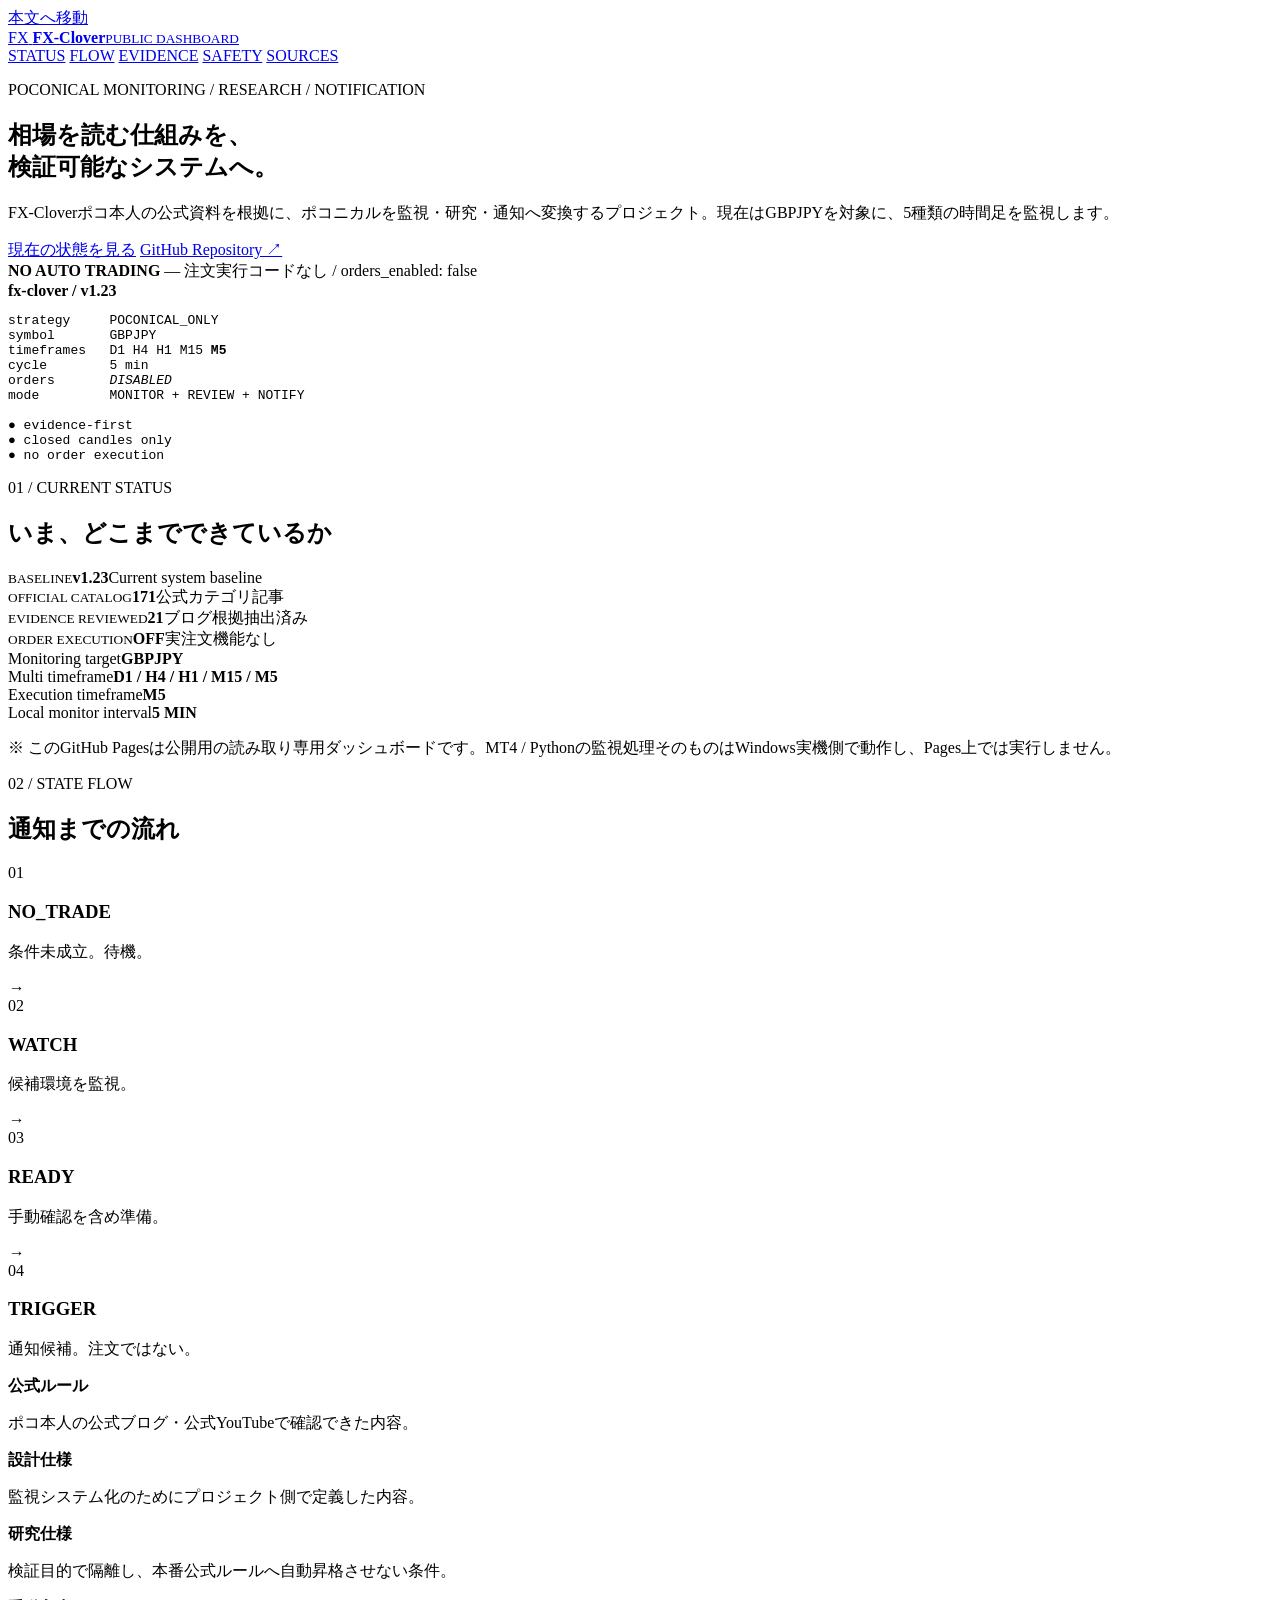
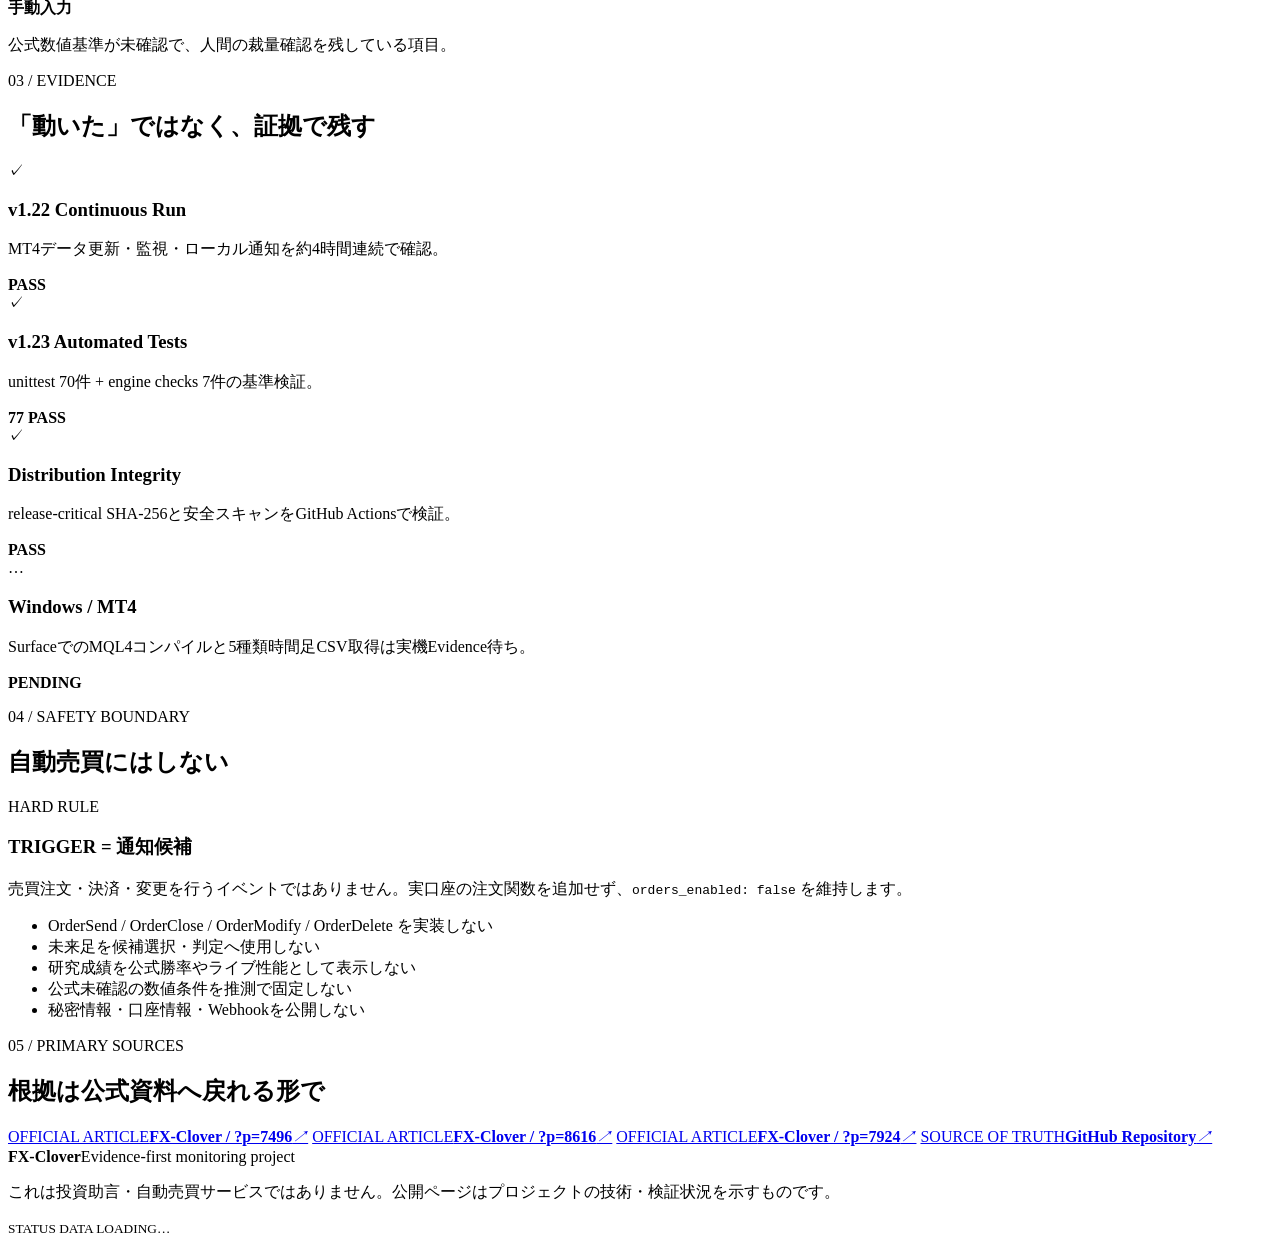
==== index.html @ f9372f6e "Prepare gh-pages fallback root dashboard" ====
<!doctype html>
<html lang="ja">
<head>
  <meta charset="utf-8">
  <meta name="viewport" content="width=device-width,initial-scale=1">
  <meta name="description" content="FX-Clover / ポコニカル監視・研究・通知システムの公開ステータスダッシュボード。自動売買は行いません。">
  <meta name="theme-color" content="#07110d">
  <title>FX-Clover | Public Dashboard</title>
  <link rel="stylesheet" href="./assets/style.css">
</head>
<body>
  <a class="skip" href="#main">本文へ移動</a>
  <header class="topbar">
    <a class="brand" href="#top" aria-label="FX-Clover ホーム">
      <span class="brand-mark">FX</span>
      <span><strong>FX-Clover</strong><small>PUBLIC DASHBOARD</small></span>
    </a>
    <nav aria-label="メインナビゲーション">
      <a href="#status">STATUS</a>
      <a href="#flow">FLOW</a>
      <a href="#evidence">EVIDENCE</a>
      <a href="#safety">SAFETY</a>
      <a href="#sources">SOURCES</a>
    </nav>
  </header>

  <main id="main">
    <section class="hero" id="top">
      <div class="hero-grid">
        <div class="hero-copy">
          <p class="eyebrow">POCONICAL MONITORING / RESEARCH / NOTIFICATION</p>
          <h1>相場を読む仕組みを、<br><span>検証可能なシステム</span>へ。</h1>
          <p class="lead">FX-Cloverポコ本人の公式資料を根拠に、ポコニカルを監視・研究・通知へ変換するプロジェクト。現在はGBPJPYを対象に、5種類の時間足を監視します。</p>
          <div class="hero-actions">
            <a class="button primary" href="#status">現在の状態を見る</a>
            <a class="button ghost" href="https://github.com/oosaka0123-sudo/fx-clover" target="_blank" rel="noopener noreferrer">GitHub Repository ↗</a>
          </div>
          <div class="safety-line"><span class="pulse" aria-hidden="true"></span><strong>NO AUTO TRADING</strong> — 注文実行コードなし / orders_enabled: false</div>
        </div>
        <div class="terminal" aria-label="FX-Clover システム概要">
          <div class="terminal-bar"><span></span><span></span><span></span><b>fx-clover / v1.23</b></div>
          <pre><code><span class="muted">strategy</span>     POCONICAL_ONLY
<span class="muted">symbol</span>       GBPJPY
<span class="muted">timeframes</span>   D1 H4 H1 M15 <strong>M5</strong>
<span class="muted">cycle</span>        5 min
<span class="muted">orders</span>       <em>DISABLED</em>
<span class="muted">mode</span>         MONITOR + REVIEW + NOTIFY

<span class="ok">●</span> evidence-first
<span class="ok">●</span> closed candles only
<span class="ok">●</span> no order execution</code></pre>
        </div>
      </div>
    </section>

    <section class="section" id="status">
      <div class="section-head"><p>01 / CURRENT STATUS</p><h2>いま、どこまでできているか</h2></div>
      <div class="stats" id="stats" aria-live="polite">
        <article class="stat"><small>BASELINE</small><strong data-key="baseline">v1.23</strong><span>Current system baseline</span></article>
        <article class="stat"><small>OFFICIAL CATALOG</small><strong data-key="catalogArticles">171</strong><span>公式カテゴリ記事</span></article>
        <article class="stat"><small>EVIDENCE REVIEWED</small><strong data-key="evidenceReviewed">21</strong><span>ブログ根拠抽出済み</span></article>
        <article class="stat"><small>ORDER EXECUTION</small><strong class="safe">OFF</strong><span>実注文機能なし</span></article>
      </div>
      <div class="status-panel">
        <div><span>Monitoring target</span><strong>GBPJPY</strong></div>
        <div><span>Multi timeframe</span><strong>D1 / H4 / H1 / M15 / M5</strong></div>
        <div><span>Execution timeframe</span><strong>M5</strong></div>
        <div><span>Local monitor interval</span><strong>5 MIN</strong></div>
      </div>
      <p class="note">※ このGitHub Pagesは公開用の読み取り専用ダッシュボードです。MT4 / Pythonの監視処理そのものはWindows実機側で動作し、Pages上では実行しません。</p>
    </section>

    <section class="section" id="flow">
      <div class="section-head"><p>02 / STATE FLOW</p><h2>通知までの流れ</h2></div>
      <div class="flow">
        <article><span>01</span><h3>NO_TRADE</h3><p>条件未成立。待機。</p></article>
        <i>→</i>
        <article><span>02</span><h3>WATCH</h3><p>候補環境を監視。</p></article>
        <i>→</i>
        <article><span>03</span><h3>READY</h3><p>手動確認を含め準備。</p></article>
        <i>→</i>
        <article class="accent"><span>04</span><h3>TRIGGER</h3><p>通知候補。注文ではない。</p></article>
      </div>
      <div class="classification-grid">
        <article><b class="badge official">公式ルール</b><p>ポコ本人の公式ブログ・公式YouTubeで確認できた内容。</p></article>
        <article><b class="badge design">設計仕様</b><p>監視システム化のためにプロジェクト側で定義した内容。</p></article>
        <article><b class="badge research">研究仕様</b><p>検証目的で隔離し、本番公式ルールへ自動昇格させない条件。</p></article>
        <article><b class="badge manual">手動入力</b><p>公式数値基準が未確認で、人間の裁量確認を残している項目。</p></article>
      </div>
    </section>

    <section class="section" id="evidence">
      <div class="section-head"><p>03 / EVIDENCE</p><h2>「動いた」ではなく、証拠で残す</h2></div>
      <div class="evidence-grid">
        <article><div class="icon">✓</div><h3>v1.22 Continuous Run</h3><p>MT4データ更新・監視・ローカル通知を約4時間連続で確認。</p><strong>PASS</strong></article>
        <article><div class="icon">✓</div><h3>v1.23 Automated Tests</h3><p>unittest 70件 + engine checks 7件の基準検証。</p><strong>77 PASS</strong></article>
        <article><div class="icon">✓</div><h3>Distribution Integrity</h3><p>release-critical SHA-256と安全スキャンをGitHub Actionsで検証。</p><strong>PASS</strong></article>
        <article><div class="icon pending">…</div><h3>Windows / MT4</h3><p>SurfaceでのMQL4コンパイルと5種類時間足CSV取得は実機Evidence待ち。</p><strong class="pending-text">PENDING</strong></article>
      </div>
    </section>

    <section class="section" id="safety">
      <div class="section-head"><p>04 / SAFETY BOUNDARY</p><h2>自動売買にはしない</h2></div>
      <div class="safety-box">
        <div><p class="eyebrow">HARD RULE</p><h3>TRIGGER = 通知候補</h3><p>売買注文・決済・変更を行うイベントではありません。実口座の注文関数を追加せず、<code>orders_enabled: false</code> を維持します。</p></div>
        <ul>
          <li>OrderSend / OrderClose / OrderModify / OrderDelete を実装しない</li>
          <li>未来足を候補選択・判定へ使用しない</li>
          <li>研究成績を公式勝率やライブ性能として表示しない</li>
          <li>公式未確認の数値条件を推測で固定しない</li>
          <li>秘密情報・口座情報・Webhookを公開しない</li>
        </ul>
      </div>
    </section>

    <section class="section" id="sources">
      <div class="section-head"><p>05 / PRIMARY SOURCES</p><h2>根拠は公式資料へ戻れる形で</h2></div>
      <div class="source-list">
        <a href="https://fx-clover.com/?p=7496" target="_blank" rel="noopener noreferrer"><span>OFFICIAL ARTICLE</span><strong>FX-Clover / ?p=7496</strong><i>↗</i></a>
        <a href="https://fx-clover.com/?p=8616" target="_blank" rel="noopener noreferrer"><span>OFFICIAL ARTICLE</span><strong>FX-Clover / ?p=8616</strong><i>↗</i></a>
        <a href="https://fx-clover.com/?p=7924" target="_blank" rel="noopener noreferrer"><span>OFFICIAL ARTICLE</span><strong>FX-Clover / ?p=7924</strong><i>↗</i></a>
        <a href="https://github.com/oosaka0123-sudo/fx-clover" target="_blank" rel="noopener noreferrer"><span>SOURCE OF TRUTH</span><strong>GitHub Repository</strong><i>↗</i></a>
      </div>
    </section>
  </main>

  <footer><div><strong>FX-Clover</strong><span>Evidence-first monitoring project</span></div><p>これは投資助言・自動売買サービスではありません。公開ページはプロジェクトの技術・検証状況を示すものです。</p><small id="updated">STATUS DATA LOADING…</small></footer>
  <script src="./assets/app.js" defer></script>
</body>
</html>
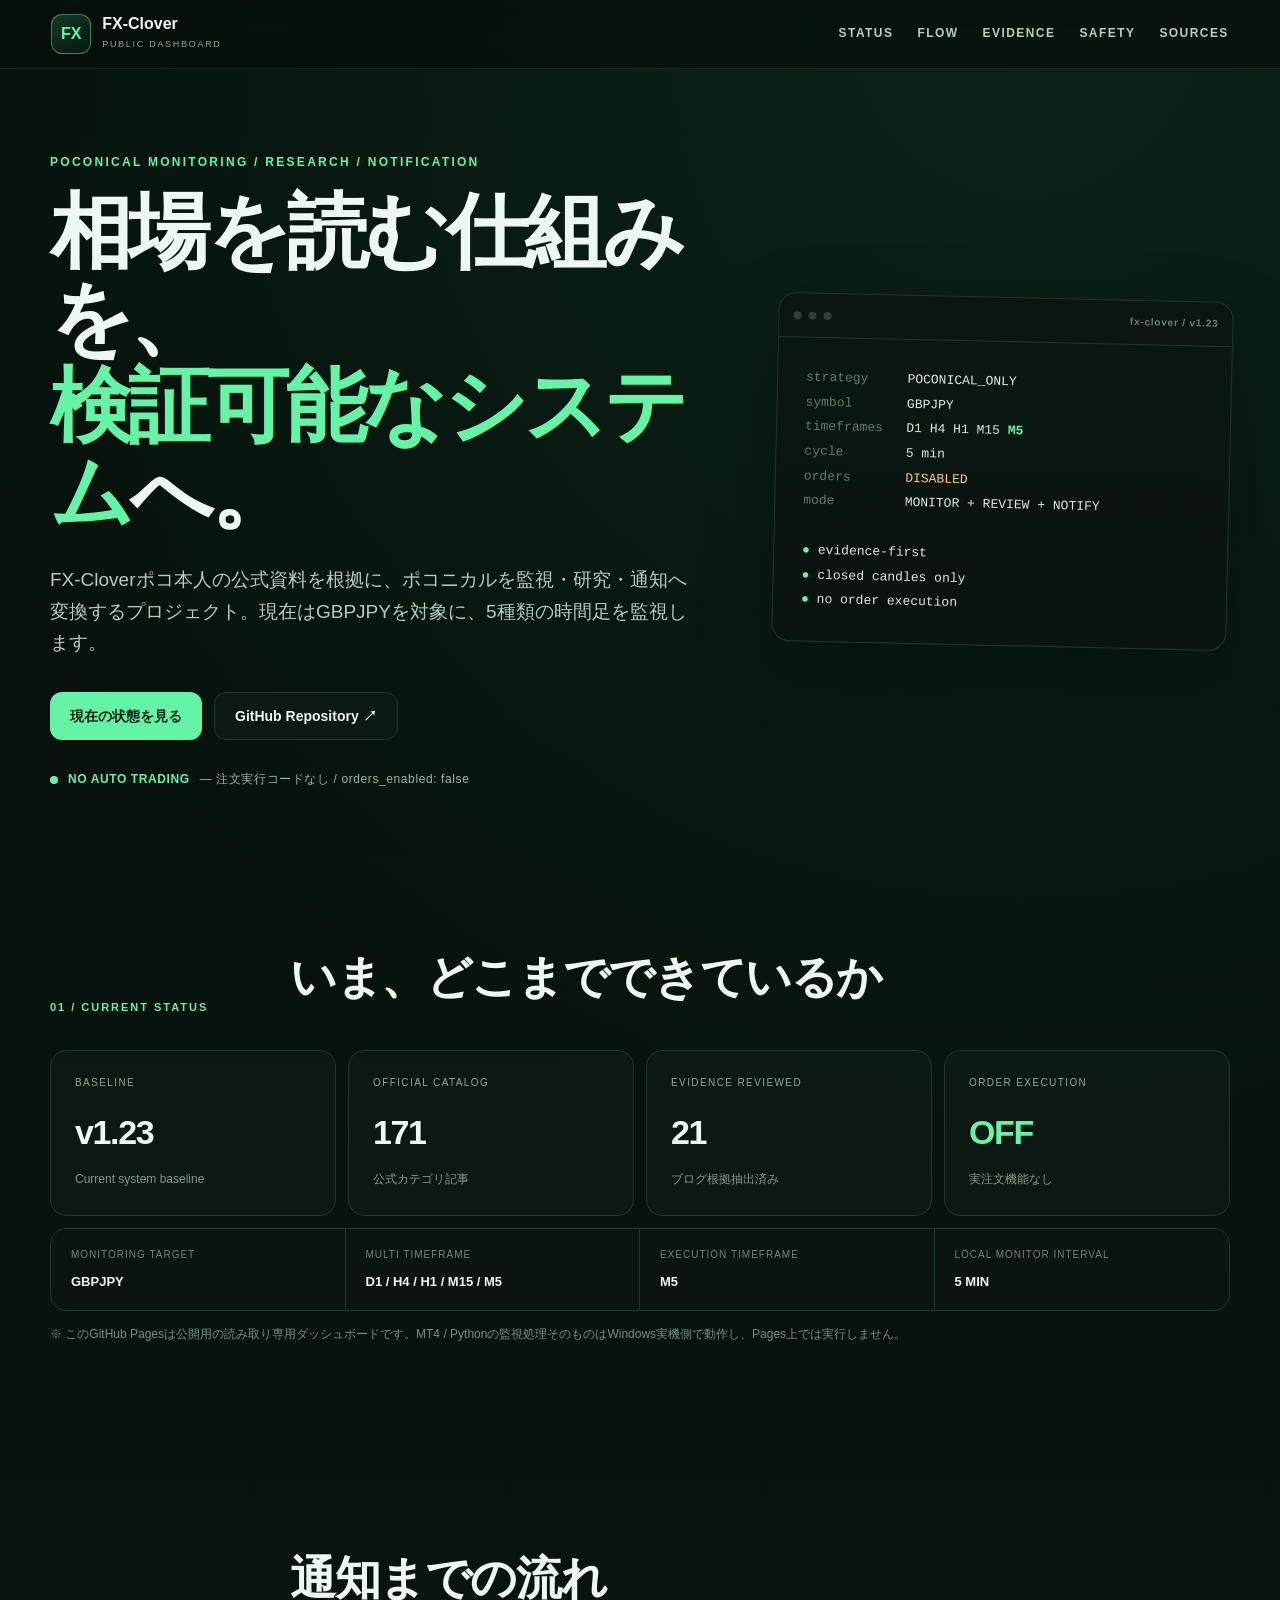
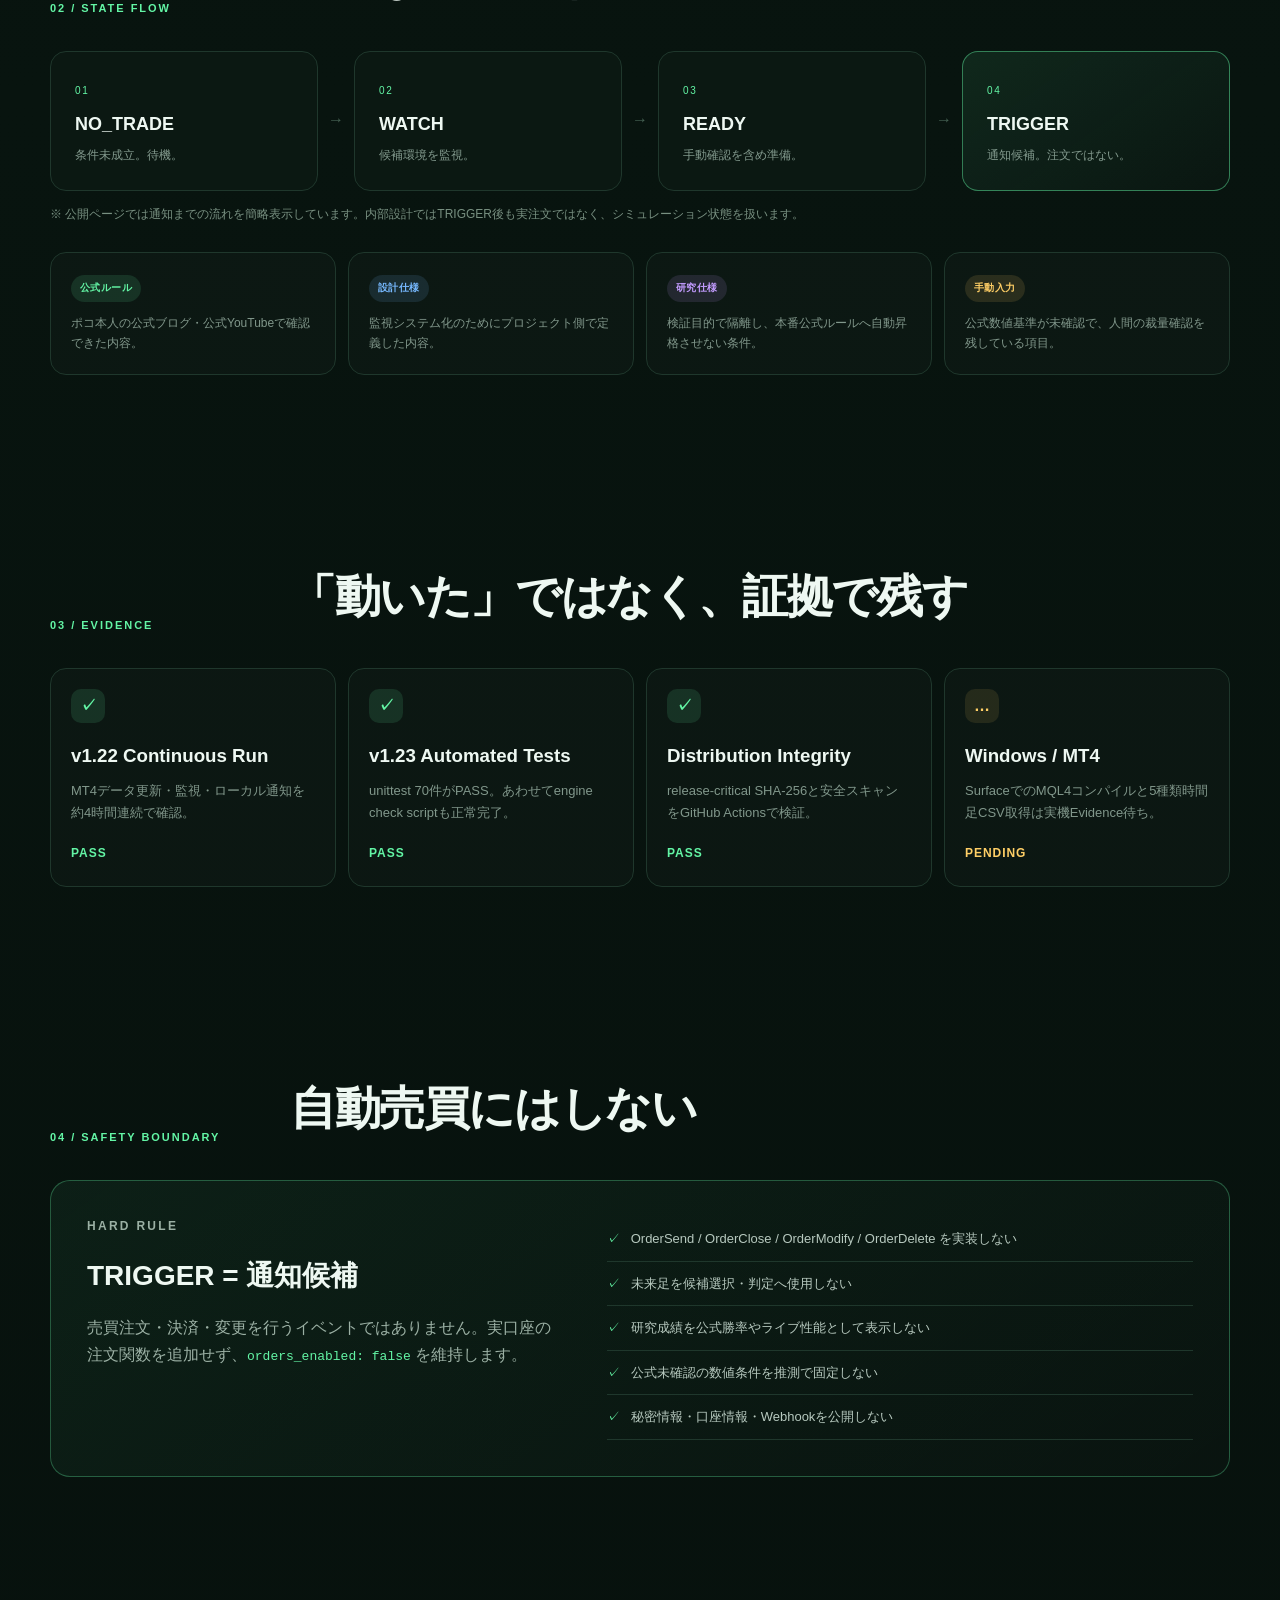
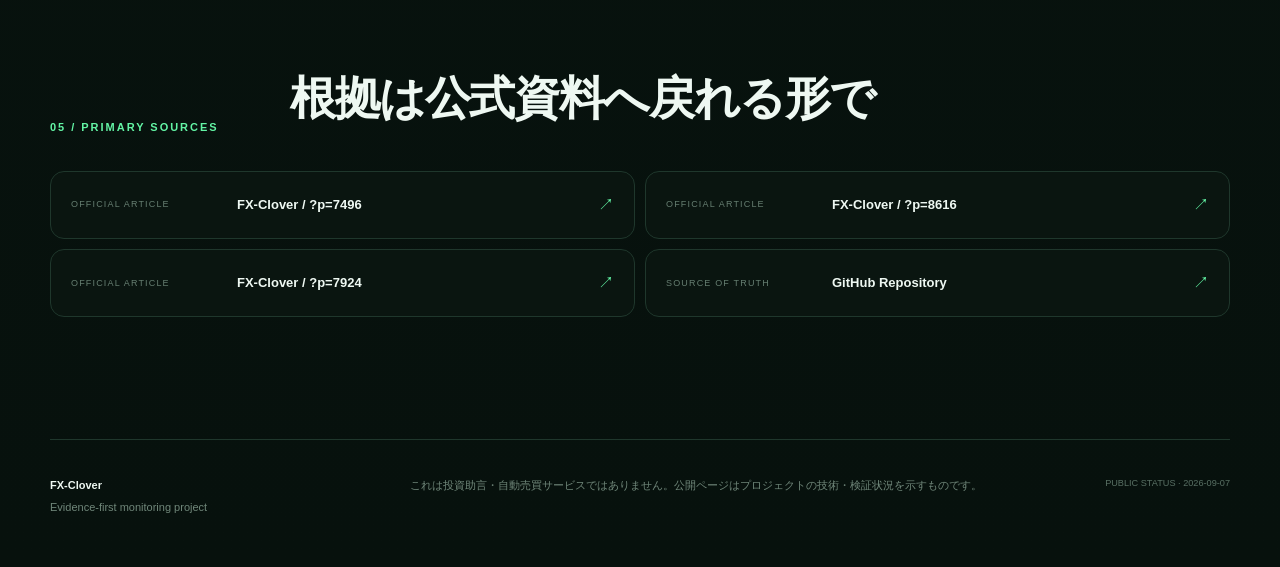
==== commit 4ae178c5: "Publish dashboard from main" ====
--- a/index.html
+++ b/index.html
@@ -81,6 +81,7 @@
         <i>→</i>
         <article class="accent"><span>04</span><h3>TRIGGER</h3><p>通知候補。注文ではない。</p></article>
       </div>
+      <p class="note">※ 公開ページでは通知までの流れを簡略表示しています。内部設計ではTRIGGER後も実注文ではなく、シミュレーション状態を扱います。</p>
       <div class="classification-grid">
         <article><b class="badge official">公式ルール</b><p>ポコ本人の公式ブログ・公式YouTubeで確認できた内容。</p></article>
         <article><b class="badge design">設計仕様</b><p>監視システム化のためにプロジェクト側で定義した内容。</p></article>
@@ -93,7 +94,7 @@
       <div class="section-head"><p>03 / EVIDENCE</p><h2>「動いた」ではなく、証拠で残す</h2></div>
       <div class="evidence-grid">
         <article><div class="icon">✓</div><h3>v1.22 Continuous Run</h3><p>MT4データ更新・監視・ローカル通知を約4時間連続で確認。</p><strong>PASS</strong></article>
-        <article><div class="icon">✓</div><h3>v1.23 Automated Tests</h3><p>unittest 70件 + engine checks 7件の基準検証。</p><strong>77 PASS</strong></article>
+        <article><div class="icon">✓</div><h3>v1.23 Automated Tests</h3><p>unittest 70件がPASS。あわせてengine check scriptも正常完了。</p><strong>PASS</strong></article>
         <article><div class="icon">✓</div><h3>Distribution Integrity</h3><p>release-critical SHA-256と安全スキャンをGitHub Actionsで検証。</p><strong>PASS</strong></article>
         <article><div class="icon pending">…</div><h3>Windows / MT4</h3><p>SurfaceでのMQL4コンパイルと5種類時間足CSV取得は実機Evidence待ち。</p><strong class="pending-text">PENDING</strong></article>
       </div>
--- a/assets/style.css
+++ b/assets/style.css
@@ -0,0 +1 @@
+:root{--bg:#07110d;--bg2:#0b1712;--panel:#0e1d17;--line:#1f372c;--text:#eef8f2;--muted:#8fa99b;--green:#63f5a5;--green2:#22c978;--amber:#ffcf66;--blue:#77b9ff;--purple:#c39cff;--red:#ff8e8e;--shadow:0 24px 70px rgba(0,0,0,.28)}*{box-sizing:border-box}html{scroll-behavior:smooth}body{margin:0;background:radial-gradient(circle at 80% 0%,rgba(39,166,102,.13),transparent 30%),linear-gradient(180deg,#06100c 0%,#08140f 45%,#07110d 100%);color:var(--text);font-family:Inter,"Noto Sans JP","Hiragino Kaku Gothic ProN",Meiryo,sans-serif;line-height:1.65}.skip{position:absolute;left:-9999px}.skip:focus{left:12px;top:12px;z-index:1000;background:#fff;color:#000;padding:8px 12px;border-radius:8px}.topbar{position:sticky;top:0;z-index:50;display:flex;justify-content:space-between;align-items:center;padding:14px clamp(18px,4vw,54px);background:rgba(6,16,12,.78);backdrop-filter:blur(18px);border-bottom:1px solid rgba(99,245,165,.12)}.brand{display:flex;gap:11px;align-items:center;text-decoration:none;color:var(--text)}.brand-mark{display:grid;place-items:center;width:40px;height:40px;border:1px solid rgba(99,245,165,.45);border-radius:11px;background:linear-gradient(145deg,rgba(99,245,165,.18),rgba(34,201,120,.04));color:var(--green);font-weight:900}.brand strong{display:block;line-height:1}.brand small{display:block;color:var(--muted);font-size:9px;letter-spacing:.19em;margin-top:5px}.topbar nav{display:flex;gap:24px}.topbar nav a{color:#b9cec2;text-decoration:none;font-size:12px;letter-spacing:.12em;font-weight:700}.topbar nav a:hover{color:var(--green)}main{overflow:hidden}.hero,.section{width:min(1180px,calc(100% - 36px));margin:auto}.hero{min-height:80vh;display:grid;align-items:center;padding:84px 0 58px}.hero-grid{display:grid;grid-template-columns:1.18fr .82fr;gap:70px;align-items:center}.eyebrow{margin:0 0 16px;color:var(--green);font-size:12px;font-weight:800;letter-spacing:.19em}.hero h1{font-size:clamp(42px,6.8vw,82px);line-height:1.06;letter-spacing:-.045em;margin:0}.hero h1 span{color:var(--green)}.lead{max-width:720px;margin:28px 0 0;color:#b8cbbf;font-size:clamp(16px,2vw,19px)}.hero-actions{display:flex;gap:12px;flex-wrap:wrap;margin-top:34px}.button{display:inline-flex;align-items:center;justify-content:center;min-height:48px;padding:0 20px;border-radius:12px;text-decoration:none;font-weight:800;font-size:14px}.button.primary{background:var(--green);color:#042012}.button.ghost{border:1px solid var(--line);color:var(--text);background:rgba(255,255,255,.02)}.button:hover{transform:translateY(-1px)}.safety-line{display:flex;align-items:center;gap:10px;margin-top:30px;color:#9fb4a8;font-size:12px;letter-spacing:.05em}.safety-line strong{color:var(--green)}.pulse{width:8px;height:8px;border-radius:50%;background:var(--green);box-shadow:0 0 0 0 rgba(99,245,165,.5);animation:pulse 2s infinite}@keyframes pulse{70%{box-shadow:0 0 0 9px rgba(99,245,165,0)}100%{box-shadow:0 0 0 0 rgba(99,245,165,0)}}.terminal{border:1px solid var(--line);border-radius:18px;background:linear-gradient(180deg,#0b1812,#09130f);box-shadow:var(--shadow);overflow:hidden;transform:rotate(1.3deg)}.terminal-bar{height:44px;display:flex;align-items:center;gap:7px;padding:0 14px;border-bottom:1px solid var(--line);background:#0b1511}.terminal-bar span{width:8px;height:8px;border-radius:50%;background:#284237}.terminal-bar b{margin-left:auto;color:#698376;font-size:10px;letter-spacing:.08em}.terminal pre{margin:0;padding:28px;overflow:auto;color:#dfeae4;font:500 13px/1.9 ui-monospace,SFMono-Regular,Menlo,Consolas,monospace}.terminal .muted{color:#617c6d}.terminal strong,.terminal .ok{color:var(--green)}.terminal em{color:var(--amber);font-style:normal}.section{padding:92px 0}.section-head{display:grid;grid-template-columns:220px 1fr;gap:20px;align-items:end;margin-bottom:34px}.section-head p{color:var(--green);font-size:11px;letter-spacing:.18em;font-weight:800;margin:0}.section-head h2{margin:0;font-size:clamp(28px,4vw,46px);letter-spacing:-.03em}.stats{display:grid;grid-template-columns:repeat(4,1fr);gap:12px}.stat{padding:24px;border:1px solid var(--line);border-radius:16px;background:rgba(255,255,255,.018)}.stat small{display:block;color:var(--muted);font-size:10px;letter-spacing:.14em}.stat strong{display:block;margin:12px 0 5px;font-size:34px;letter-spacing:-.04em}.stat strong.safe{color:var(--green)}.stat span{color:#82998d;font-size:12px}.status-panel{margin-top:12px;display:grid;grid-template-columns:repeat(4,1fr);border:1px solid var(--line);border-radius:16px;overflow:hidden;background:#0a1510}.status-panel div{padding:18px 20px;border-right:1px solid var(--line)}.status-panel div:last-child{border-right:0}.status-panel span{display:block;color:#6f887a;font-size:10px;text-transform:uppercase;letter-spacing:.1em}.status-panel strong{display:block;margin-top:7px;font-size:13px}.note{margin-top:14px;color:#789081;font-size:12px}.flow{display:grid;grid-template-columns:1fr auto 1fr auto 1fr auto 1fr;align-items:stretch;gap:10px}.flow article{padding:24px;border:1px solid var(--line);border-radius:16px;background:#0b1812}.flow article.accent{border-color:rgba(99,245,165,.45);background:linear-gradient(145deg,rgba(99,245,165,.09),rgba(255,255,255,.01))}.flow article span{font-size:10px;color:var(--green);letter-spacing:.16em}.flow h3{margin:8px 0 6px;font-size:18px}.flow p{margin:0;color:#839a8e;font-size:12px}.flow>i{align-self:center;color:#456153;font-style:normal}.classification-grid,.evidence-grid{display:grid;grid-template-columns:repeat(4,1fr);gap:12px;margin-top:28px}.classification-grid article,.evidence-grid article{border:1px solid var(--line);border-radius:16px;padding:20px;background:rgba(255,255,255,.015)}.classification-grid p{margin:12px 0 0;color:#81978b;font-size:12px}.badge{display:inline-block;border-radius:999px;padding:5px 9px;font-size:10px;letter-spacing:.04em}.official{background:rgba(99,245,165,.12);color:var(--green)}.design{background:rgba(119,185,255,.12);color:var(--blue)}.research{background:rgba(195,156,255,.12);color:var(--purple)}.manual{background:rgba(255,207,102,.12);color:var(--amber)}.evidence-grid .icon{display:grid;place-items:center;width:34px;height:34px;border-radius:10px;background:rgba(99,245,165,.12);color:var(--green);font-weight:900}.evidence-grid .icon.pending{background:rgba(255,207,102,.1);color:var(--amber)}.evidence-grid h3{margin:18px 0 8px}.evidence-grid p{margin:0 0 16px;color:#81978b;font-size:13px}.evidence-grid strong{color:var(--green);font-size:12px;letter-spacing:.08em}.evidence-grid .pending-text{color:var(--amber)}.safety-box{display:grid;grid-template-columns:.9fr 1.1fr;gap:40px;padding:36px;border:1px solid rgba(99,245,165,.3);border-radius:20px;background:linear-gradient(145deg,rgba(99,245,165,.06),rgba(255,255,255,.012))}.safety-box h3{font-size:28px;margin:0 0 10px}.safety-box p{color:#9bb0a4}.safety-box code{color:var(--green)}.safety-box ul{margin:0;padding:0;list-style:none}.safety-box li{padding:11px 0 11px 24px;border-bottom:1px solid var(--line);color:#b7c9bf;font-size:13px;position:relative}.safety-box li:before{content:"✓";position:absolute;left:0;color:var(--green)}.source-list{display:grid;grid-template-columns:1fr 1fr;gap:10px}.source-list a{display:grid;grid-template-columns:150px 1fr auto;gap:16px;align-items:center;padding:20px;border:1px solid var(--line);border-radius:14px;text-decoration:none;color:var(--text);background:#0a1510}.source-list a:hover{border-color:#365b48}.source-list span{color:#667e71;font-size:9px;letter-spacing:.13em}.source-list strong{font-size:13px}.source-list i{color:var(--green);font-style:normal}footer{width:min(1180px,calc(100% - 36px));margin:30px auto 0;padding:36px 0 50px;border-top:1px solid var(--line);display:grid;grid-template-columns:1fr 2fr auto;gap:24px;align-items:start;color:#70877a;font-size:11px}footer strong{display:block;color:var(--text)}footer span{display:block;margin-top:4px}footer p{margin:0}footer small{white-space:nowrap;color:#597064}@media(max-width:900px){.topbar nav{display:none}.hero{padding-top:56px}.hero-grid{grid-template-columns:1fr;gap:42px}.terminal{transform:none}.section-head{grid-template-columns:1fr;gap:8px}.stats,.classification-grid,.evidence-grid{grid-template-columns:1fr 1fr}.status-panel{grid-template-columns:1fr 1fr}.status-panel div:nth-child(2){border-right:0}.status-panel div{border-bottom:1px solid var(--line)}.flow{grid-template-columns:1fr}.flow>i{transform:rotate(90deg);justify-self:center}.safety-box{grid-template-columns:1fr}.source-list{grid-template-columns:1fr}footer{grid-template-columns:1fr}}@media(max-width:560px){.hero,.section,footer{width:min(100% - 28px,1180px)}.topbar{padding:12px 14px}.hero h1{font-size:42px}.lead{font-size:15px}.stats,.classification-grid,.evidence-grid,.status-panel{grid-template-columns:1fr}.status-panel div{border-right:0}.section{padding:68px 0}.source-list a{grid-template-columns:1fr auto}.source-list span{grid-column:1 / -1}.safety-box{padding:24px}.terminal pre{padding:20px;font-size:11px}}
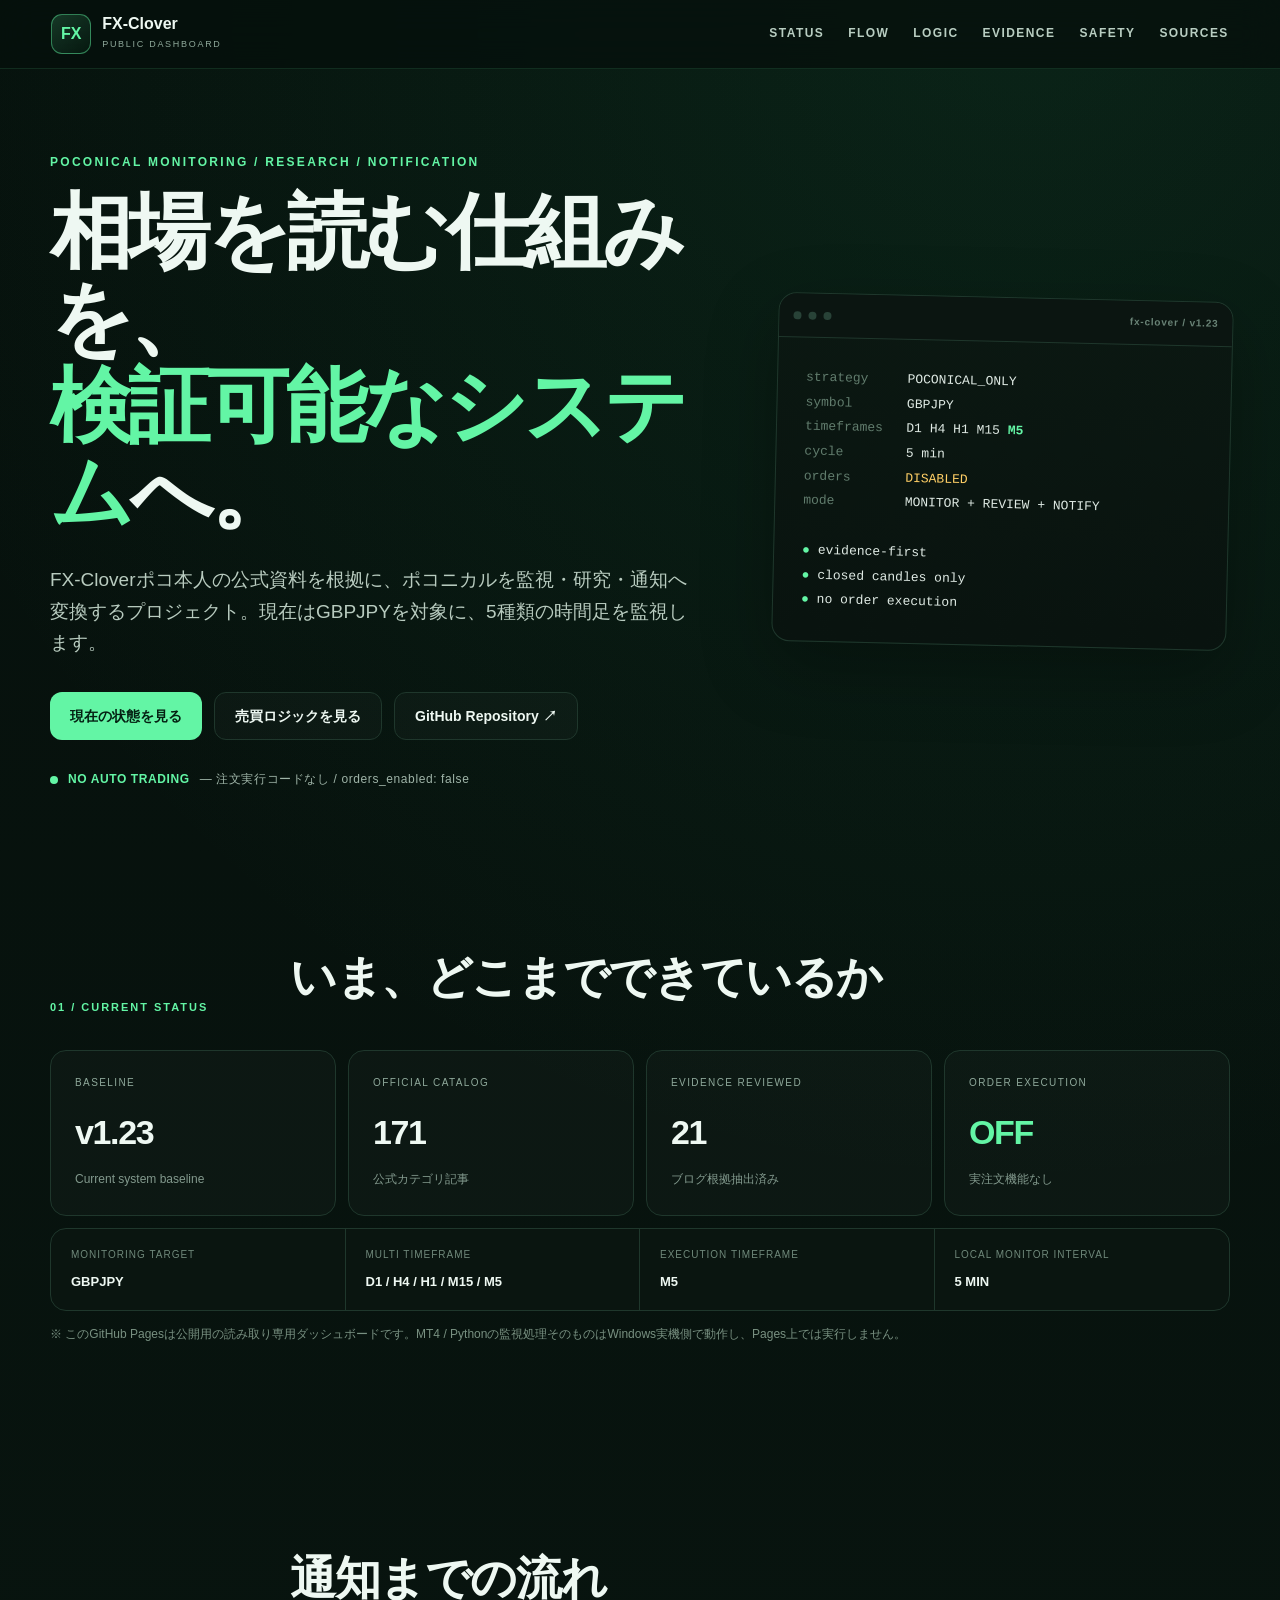
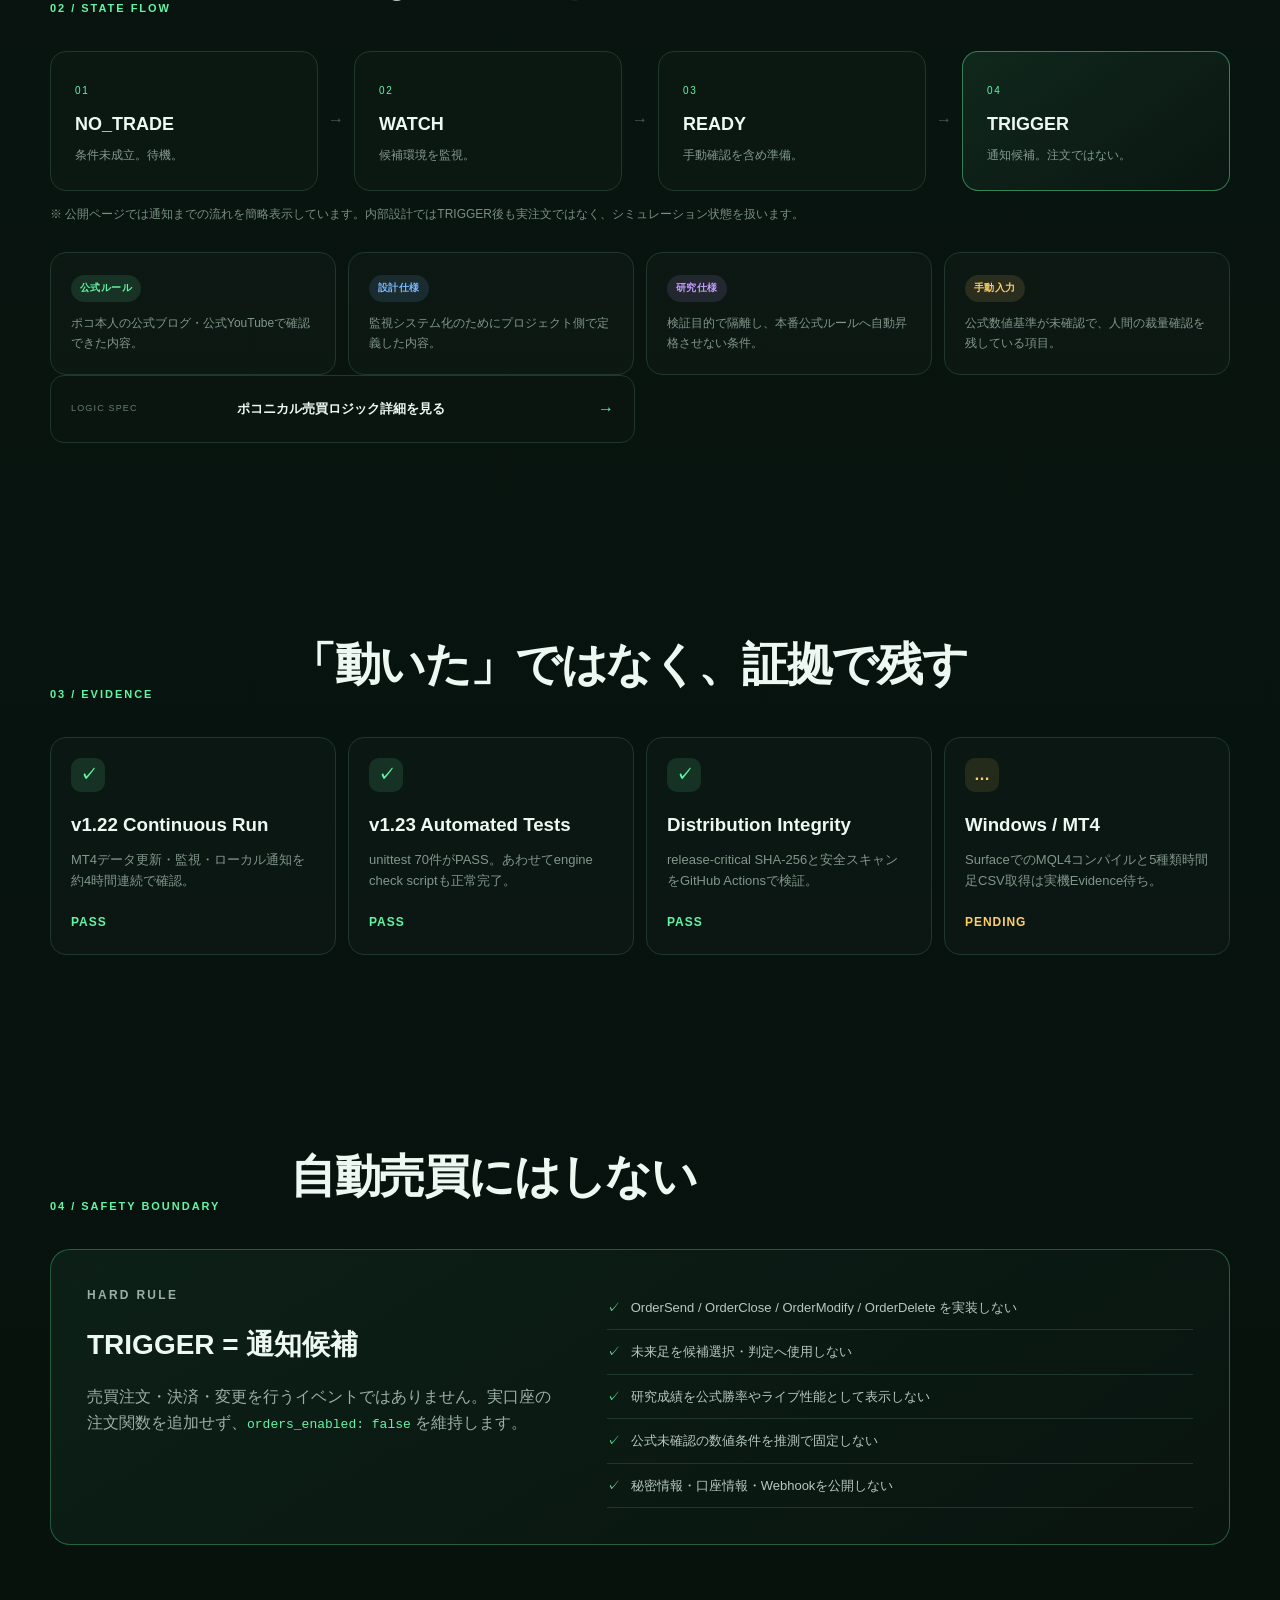
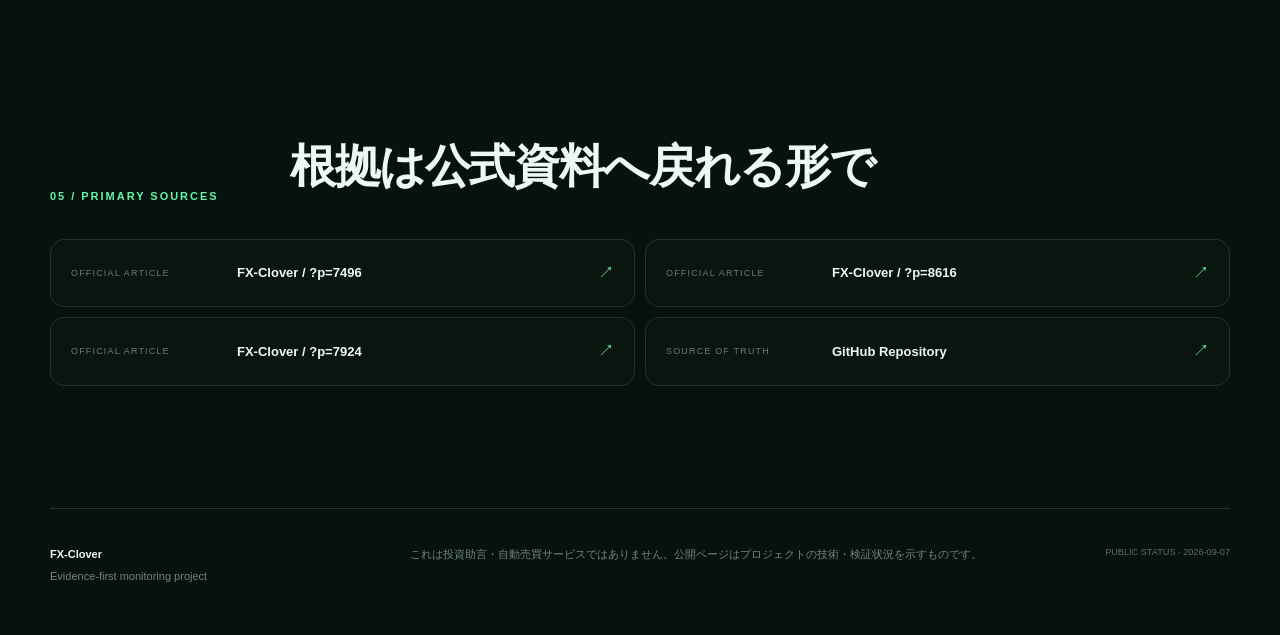
==== commit 3c39db79: "Publish dashboard from main" ====
--- a/index.html
+++ b/index.html
@@ -18,6 +18,7 @@
     <nav aria-label="メインナビゲーション">
       <a href="#status">STATUS</a>
       <a href="#flow">FLOW</a>
+      <a href="./trading-logic.html">LOGIC</a>
       <a href="#evidence">EVIDENCE</a>
       <a href="#safety">SAFETY</a>
       <a href="#sources">SOURCES</a>
@@ -33,6 +34,7 @@
           <p class="lead">FX-Cloverポコ本人の公式資料を根拠に、ポコニカルを監視・研究・通知へ変換するプロジェクト。現在はGBPJPYを対象に、5種類の時間足を監視します。</p>
           <div class="hero-actions">
             <a class="button primary" href="#status">現在の状態を見る</a>
+            <a class="button ghost" href="./trading-logic.html">売買ロジックを見る</a>
             <a class="button ghost" href="https://github.com/oosaka0123-sudo/fx-clover" target="_blank" rel="noopener noreferrer">GitHub Repository ↗</a>
           </div>
           <div class="safety-line"><span class="pulse" aria-hidden="true"></span><strong>NO AUTO TRADING</strong> — 注文実行コードなし / orders_enabled: false</div>
@@ -88,6 +90,9 @@
         <article><b class="badge research">研究仕様</b><p>検証目的で隔離し、本番公式ルールへ自動昇格させない条件。</p></article>
         <article><b class="badge manual">手動入力</b><p>公式数値基準が未確認で、人間の裁量確認を残している項目。</p></article>
       </div>
+      <div class="source-list">
+        <a href="./trading-logic.html"><span>LOGIC SPEC</span><strong>ポコニカル売買ロジック詳細を見る</strong><i>→</i></a>
+      </div>
     </section>
 
     <section class="section" id="evidence">
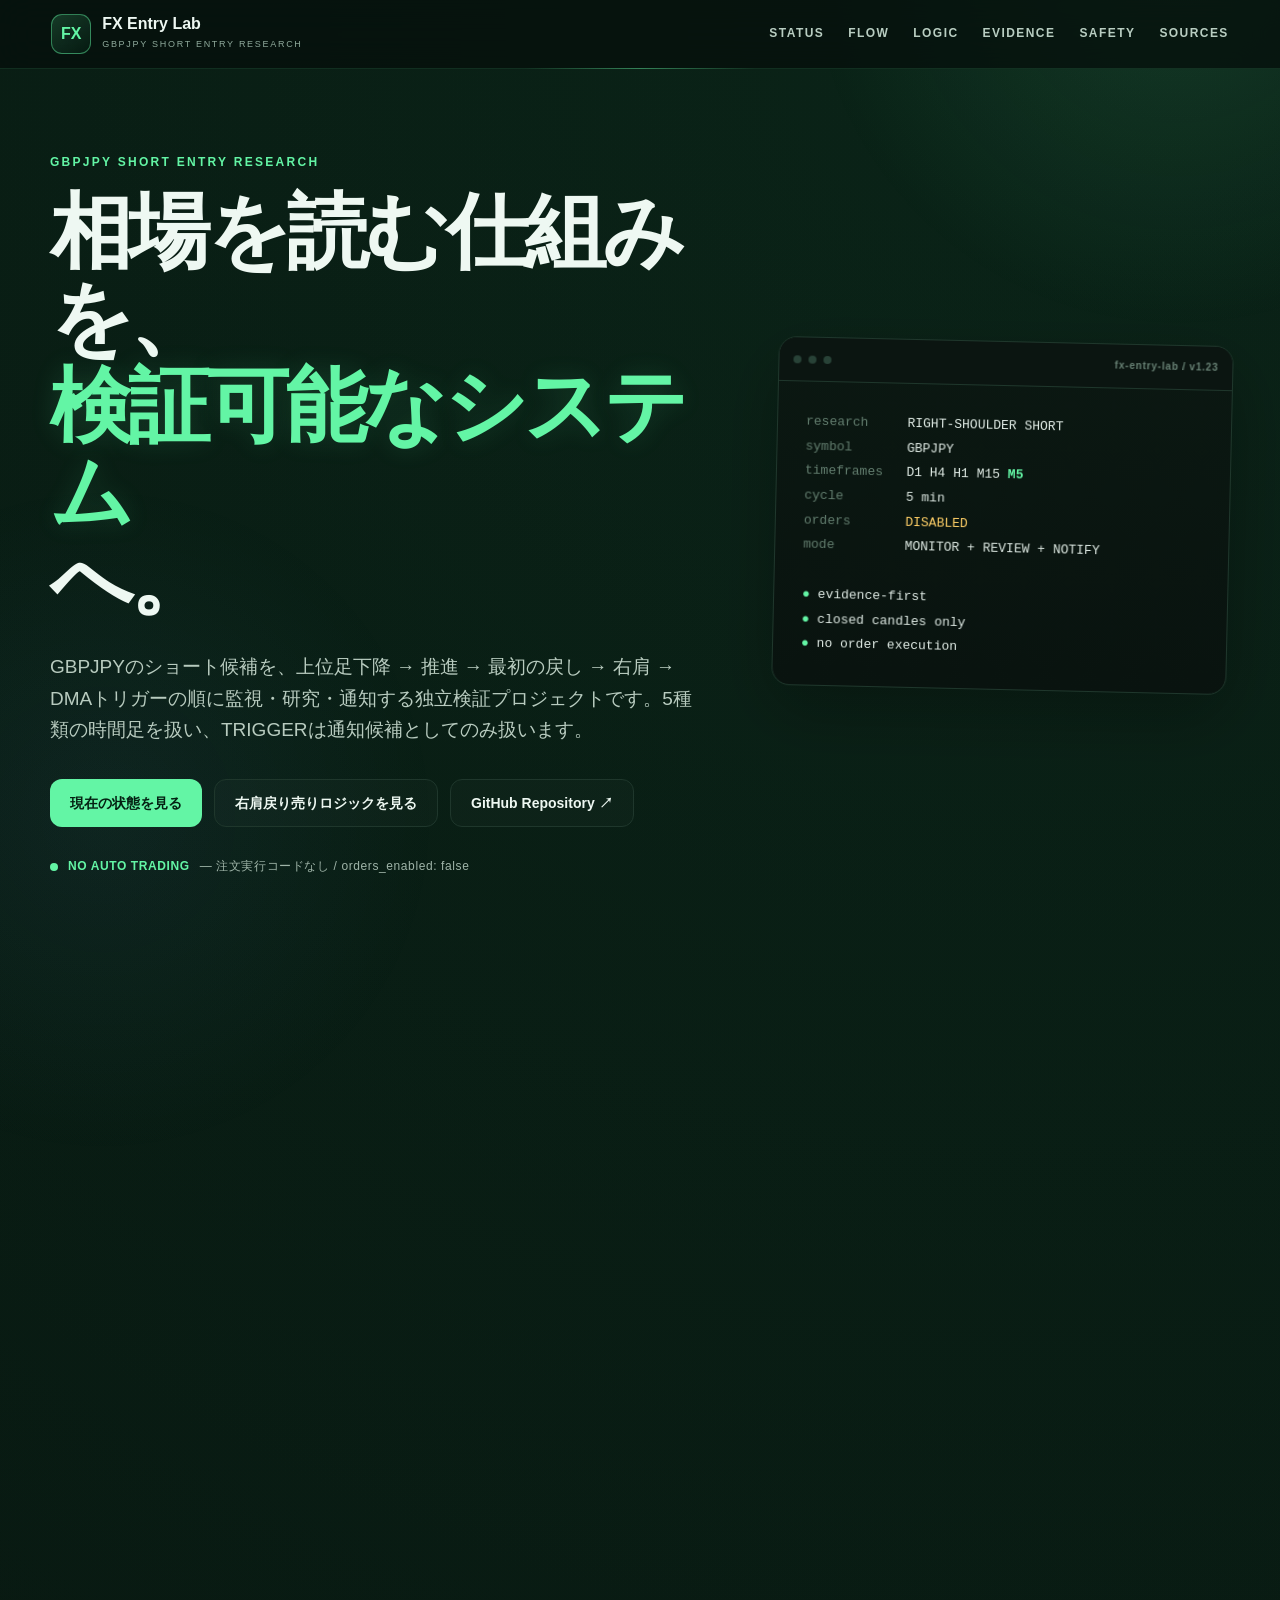
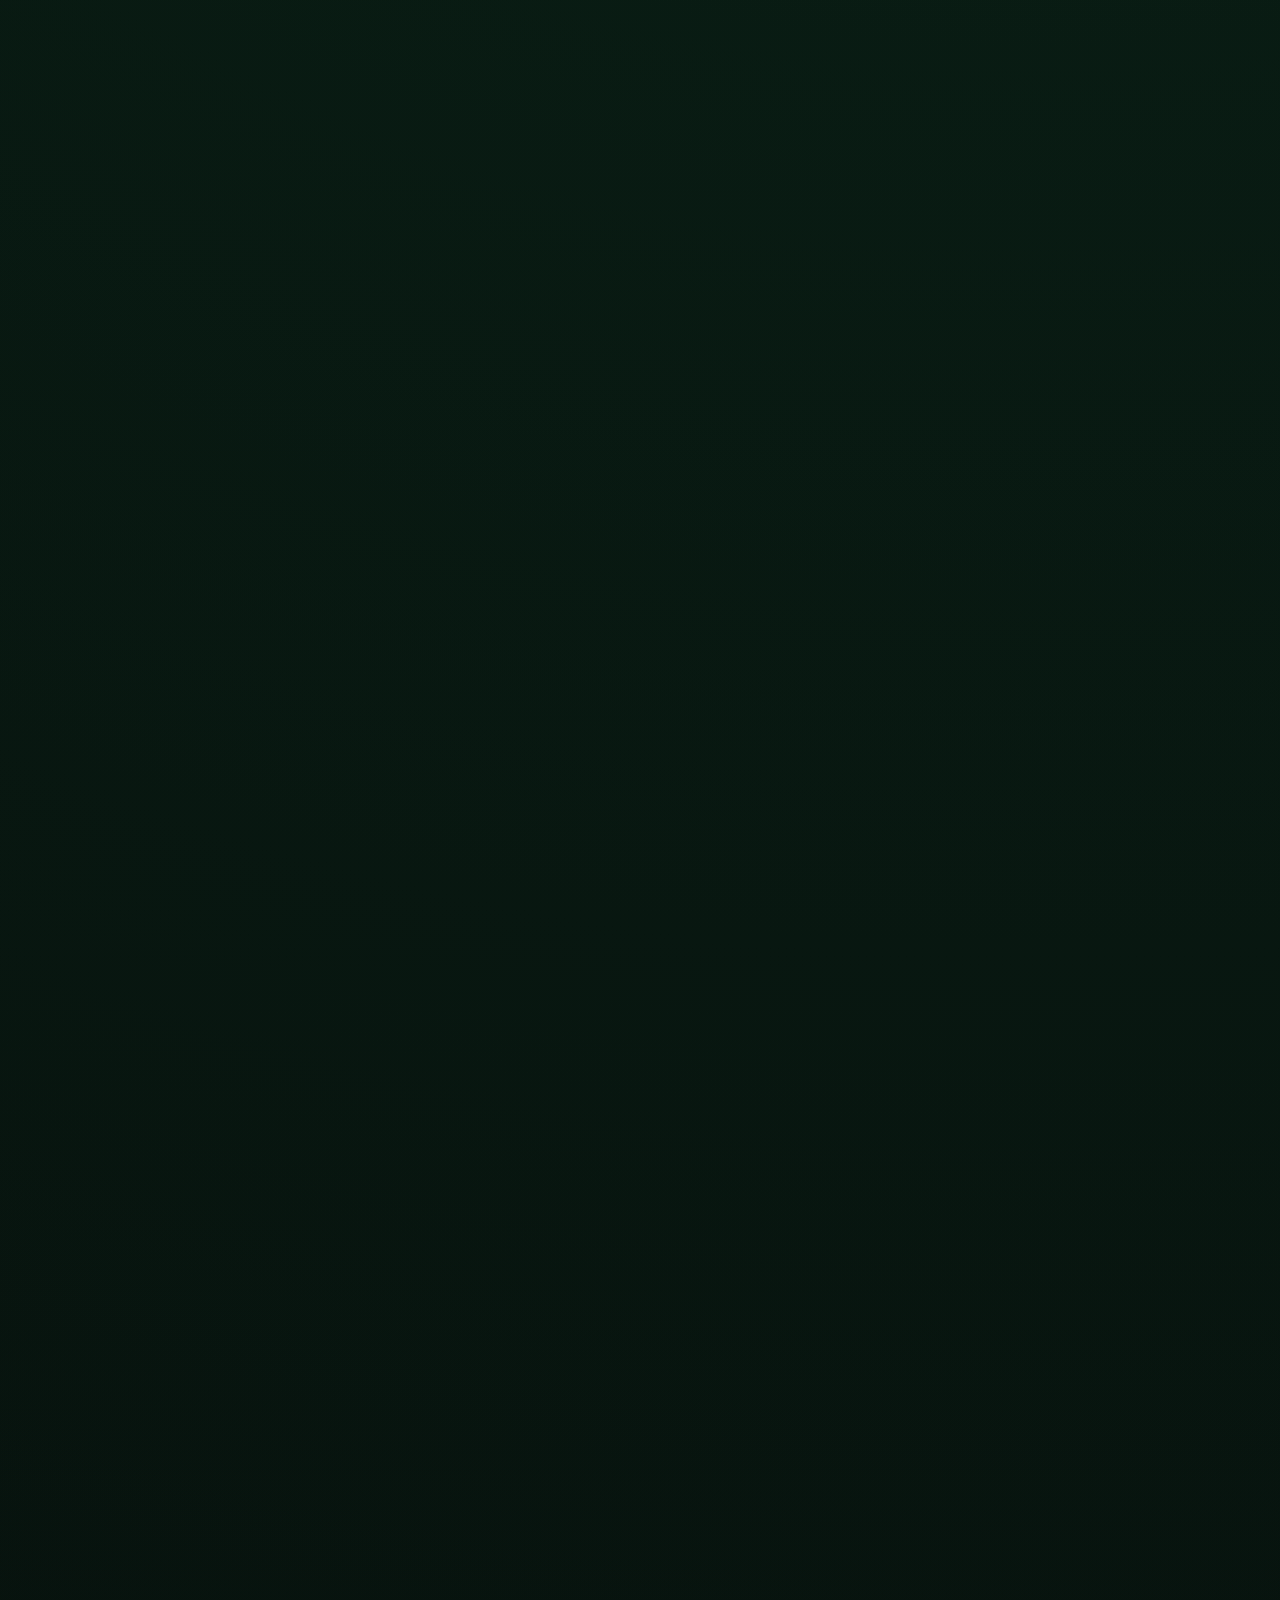
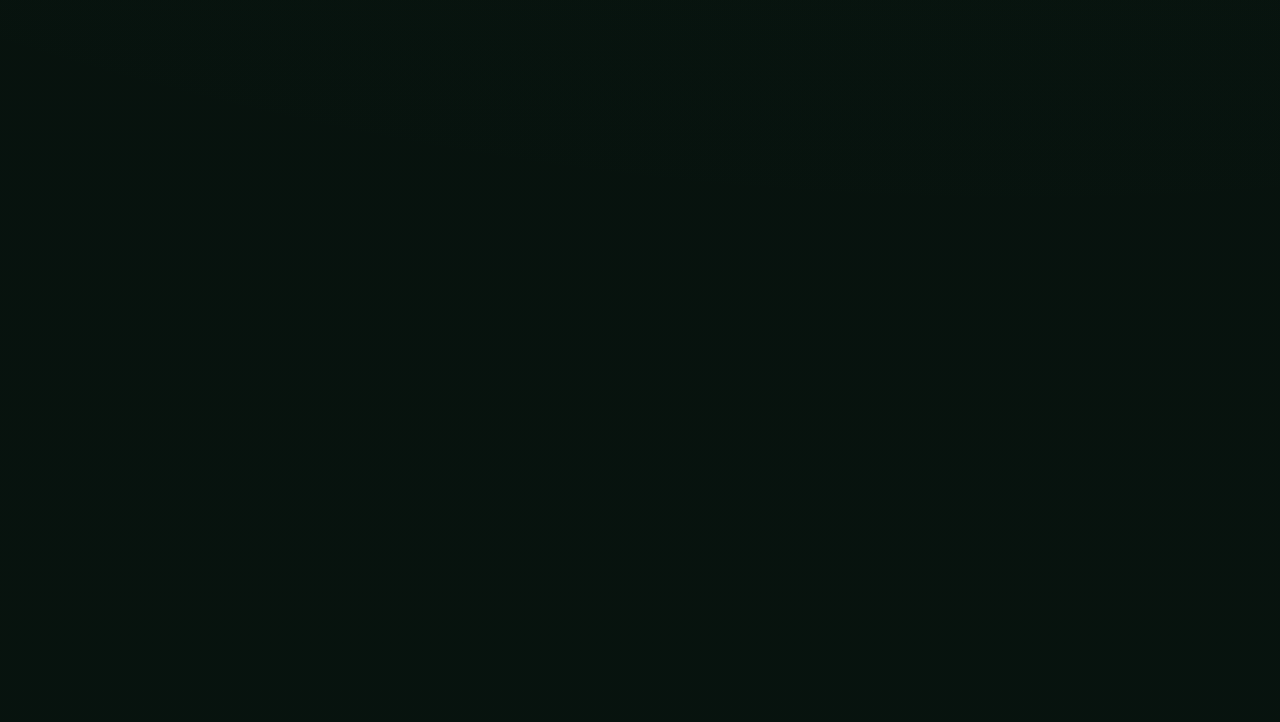
==== commit 03afeda3: "Publish dashboard from main" ====
--- a/index.html
+++ b/index.html
@@ -3,17 +3,17 @@
 <head>
   <meta charset="utf-8">
   <meta name="viewport" content="width=device-width,initial-scale=1">
-  <meta name="description" content="FX-Clover / ポコニカル監視・研究・通知システムの公開ステータスダッシュボード。自動売買は行いません。">
+  <meta name="description" content="FX Entry Lab — GBPJPY Short Entry Research。右肩戻り売りロジックを監視・研究・通知する独立検証サイト。自動売買は行いません。">
   <meta name="theme-color" content="#07110d">
-  <title>FX-Clover | Public Dashboard</title>
+  <title>FX Entry Lab | GBPJPY Short Entry Research</title>
   <link rel="stylesheet" href="./assets/style.css">
 </head>
 <body>
   <a class="skip" href="#main">本文へ移動</a>
   <header class="topbar">
-    <a class="brand" href="#top" aria-label="FX-Clover ホーム">
+    <a class="brand" href="#top" aria-label="FX Entry Lab ホーム">
       <span class="brand-mark">FX</span>
-      <span><strong>FX-Clover</strong><small>PUBLIC DASHBOARD</small></span>
+      <span><strong>FX Entry Lab</strong><small>GBPJPY SHORT ENTRY RESEARCH</small></span>
     </a>
     <nav aria-label="メインナビゲーション">
       <a href="#status">STATUS</a>
@@ -29,19 +29,19 @@
     <section class="hero" id="top">
       <div class="hero-grid">
         <div class="hero-copy">
-          <p class="eyebrow">POCONICAL MONITORING / RESEARCH / NOTIFICATION</p>
+          <p class="eyebrow">GBPJPY SHORT ENTRY RESEARCH</p>
           <h1>相場を読む仕組みを、<br><span>検証可能なシステム</span>へ。</h1>
-          <p class="lead">FX-Cloverポコ本人の公式資料を根拠に、ポコニカルを監視・研究・通知へ変換するプロジェクト。現在はGBPJPYを対象に、5種類の時間足を監視します。</p>
+          <p class="lead">GBPJPYのショート候補を、上位足下降 → 推進 → 最初の戻し → 右肩 → DMAトリガーの順に監視・研究・通知する独立検証プロジェクトです。5種類の時間足を扱い、TRIGGERは通知候補としてのみ扱います。</p>
           <div class="hero-actions">
             <a class="button primary" href="#status">現在の状態を見る</a>
-            <a class="button ghost" href="./trading-logic.html">売買ロジックを見る</a>
+            <a class="button ghost" href="./trading-logic.html">右肩戻り売りロジックを見る</a>
             <a class="button ghost" href="https://github.com/oosaka0123-sudo/fx-clover" target="_blank" rel="noopener noreferrer">GitHub Repository ↗</a>
           </div>
           <div class="safety-line"><span class="pulse" aria-hidden="true"></span><strong>NO AUTO TRADING</strong> — 注文実行コードなし / orders_enabled: false</div>
         </div>
-        <div class="terminal" aria-label="FX-Clover システム概要">
-          <div class="terminal-bar"><span></span><span></span><span></span><b>fx-clover / v1.23</b></div>
-          <pre><code><span class="muted">strategy</span>     POCONICAL_ONLY
+        <div class="terminal" aria-label="FX Entry Lab システム概要">
+          <div class="terminal-bar"><span></span><span></span><span></span><b>fx-entry-lab / v1.23</b></div>
+          <pre><code><span class="muted">research</span>     RIGHT-SHOULDER SHORT
 <span class="muted">symbol</span>       GBPJPY
 <span class="muted">timeframes</span>   D1 H4 H1 M15 <strong>M5</strong>
 <span class="muted">cycle</span>        5 min
@@ -59,8 +59,8 @@
       <div class="section-head"><p>01 / CURRENT STATUS</p><h2>いま、どこまでできているか</h2></div>
       <div class="stats" id="stats" aria-live="polite">
         <article class="stat"><small>BASELINE</small><strong data-key="baseline">v1.23</strong><span>Current system baseline</span></article>
-        <article class="stat"><small>OFFICIAL CATALOG</small><strong data-key="catalogArticles">171</strong><span>公式カテゴリ記事</span></article>
-        <article class="stat"><small>EVIDENCE REVIEWED</small><strong data-key="evidenceReviewed">21</strong><span>ブログ根拠抽出済み</span></article>
+        <article class="stat"><small>OFFICIAL CATALOG</small><strong data-key="catalogArticles">171</strong><span>一次資料カタログ</span></article>
+        <article class="stat"><small>EVIDENCE REVIEWED</small><strong data-key="evidenceReviewed">21</strong><span>根拠抽出済み</span></article>
         <article class="stat"><small>ORDER EXECUTION</small><strong class="safe">OFF</strong><span>実注文機能なし</span></article>
       </div>
       <div class="status-panel">
@@ -85,13 +85,13 @@
       </div>
       <p class="note">※ 公開ページでは通知までの流れを簡略表示しています。内部設計ではTRIGGER後も実注文ではなく、シミュレーション状態を扱います。</p>
       <div class="classification-grid">
-        <article><b class="badge official">公式ルール</b><p>ポコ本人の公式ブログ・公式YouTubeで確認できた内容。</p></article>
+        <article><b class="badge official">公式ルール</b><p>一次資料で確認できた内容。</p></article>
         <article><b class="badge design">設計仕様</b><p>監視システム化のためにプロジェクト側で定義した内容。</p></article>
-        <article><b class="badge research">研究仕様</b><p>検証目的で隔離し、本番公式ルールへ自動昇格させない条件。</p></article>
+        <article><b class="badge research">研究仕様</b><p>検証目的で隔離し、公式ルールへ自動昇格させない条件。</p></article>
         <article><b class="badge manual">手動入力</b><p>公式数値基準が未確認で、人間の裁量確認を残している項目。</p></article>
       </div>
       <div class="source-list">
-        <a href="./trading-logic.html"><span>LOGIC SPEC</span><strong>ポコニカル売買ロジック詳細を見る</strong><i>→</i></a>
+        <a href="./trading-logic.html"><span>LOGIC SPEC</span><strong>右肩戻り売りロジック詳細を見る</strong><i>→</i></a>
       </div>
     </section>
 
@@ -120,17 +120,17 @@
     </section>
 
     <section class="section" id="sources">
-      <div class="section-head"><p>05 / PRIMARY SOURCES</p><h2>根拠は公式資料へ戻れる形で</h2></div>
+      <div class="section-head"><p>05 / PRIMARY SOURCES</p><h2>根拠は一次資料へ戻れる形で</h2></div>
       <div class="source-list">
-        <a href="https://fx-clover.com/?p=7496" target="_blank" rel="noopener noreferrer"><span>OFFICIAL ARTICLE</span><strong>FX-Clover / ?p=7496</strong><i>↗</i></a>
-        <a href="https://fx-clover.com/?p=8616" target="_blank" rel="noopener noreferrer"><span>OFFICIAL ARTICLE</span><strong>FX-Clover / ?p=8616</strong><i>↗</i></a>
-        <a href="https://fx-clover.com/?p=7924" target="_blank" rel="noopener noreferrer"><span>OFFICIAL ARTICLE</span><strong>FX-Clover / ?p=7924</strong><i>↗</i></a>
+        <a href="https://fx-clover.com/?p=7496" target="_blank" rel="noopener noreferrer"><span>PRIMARY SOURCE</span><strong>FX-Clover / ?p=7496</strong><i>↗</i></a>
+        <a href="https://fx-clover.com/?p=8616" target="_blank" rel="noopener noreferrer"><span>PRIMARY SOURCE</span><strong>FX-Clover / ?p=8616</strong><i>↗</i></a>
+        <a href="https://fx-clover.com/?p=7924" target="_blank" rel="noopener noreferrer"><span>PRIMARY SOURCE</span><strong>FX-Clover / ?p=7924</strong><i>↗</i></a>
         <a href="https://github.com/oosaka0123-sudo/fx-clover" target="_blank" rel="noopener noreferrer"><span>SOURCE OF TRUTH</span><strong>GitHub Repository</strong><i>↗</i></a>
       </div>
     </section>
   </main>
 
-  <footer><div><strong>FX-Clover</strong><span>Evidence-first monitoring project</span></div><p>これは投資助言・自動売買サービスではありません。公開ページはプロジェクトの技術・検証状況を示すものです。</p><small id="updated">STATUS DATA LOADING…</small></footer>
+  <footer><div><strong>FX Entry Lab</strong><span>GBPJPY Short Entry Research</span></div><p>本サイトは独立した研究・検証用の情報サイトです。特定の公式サービス、運営者、考案者との提携・公認・運営関係はありません。売買助言や自動売買を目的とするものではなく、実注文は行いません。</p><small id="updated">STATUS DATA LOADING…</small></footer>
   <script src="./assets/app.js" defer></script>
 </body>
 </html>
--- a/assets/style.css
+++ b/assets/style.css
@@ -1 +1,4 @@
 :root{--bg:#07110d;--bg2:#0b1712;--panel:#0e1d17;--line:#1f372c;--text:#eef8f2;--muted:#8fa99b;--green:#63f5a5;--green2:#22c978;--amber:#ffcf66;--blue:#77b9ff;--purple:#c39cff;--red:#ff8e8e;--shadow:0 24px 70px rgba(0,0,0,.28)}*{box-sizing:border-box}html{scroll-behavior:smooth}body{margin:0;background:radial-gradient(circle at 80% 0%,rgba(39,166,102,.13),transparent 30%),linear-gradient(180deg,#06100c 0%,#08140f 45%,#07110d 100%);color:var(--text);font-family:Inter,"Noto Sans JP","Hiragino Kaku Gothic ProN",Meiryo,sans-serif;line-height:1.65}.skip{position:absolute;left:-9999px}.skip:focus{left:12px;top:12px;z-index:1000;background:#fff;color:#000;padding:8px 12px;border-radius:8px}.topbar{position:sticky;top:0;z-index:50;display:flex;justify-content:space-between;align-items:center;padding:14px clamp(18px,4vw,54px);background:rgba(6,16,12,.78);backdrop-filter:blur(18px);border-bottom:1px solid rgba(99,245,165,.12)}.brand{display:flex;gap:11px;align-items:center;text-decoration:none;color:var(--text)}.brand-mark{display:grid;place-items:center;width:40px;height:40px;border:1px solid rgba(99,245,165,.45);border-radius:11px;background:linear-gradient(145deg,rgba(99,245,165,.18),rgba(34,201,120,.04));color:var(--green);font-weight:900}.brand strong{display:block;line-height:1}.brand small{display:block;color:var(--muted);font-size:9px;letter-spacing:.19em;margin-top:5px}.topbar nav{display:flex;gap:24px}.topbar nav a{color:#b9cec2;text-decoration:none;font-size:12px;letter-spacing:.12em;font-weight:700}.topbar nav a:hover{color:var(--green)}main{overflow:hidden}.hero,.section{width:min(1180px,calc(100% - 36px));margin:auto}.hero{min-height:80vh;display:grid;align-items:center;padding:84px 0 58px}.hero-grid{display:grid;grid-template-columns:1.18fr .82fr;gap:70px;align-items:center}.eyebrow{margin:0 0 16px;color:var(--green);font-size:12px;font-weight:800;letter-spacing:.19em}.hero h1{font-size:clamp(42px,6.8vw,82px);line-height:1.06;letter-spacing:-.045em;margin:0}.hero h1 span{color:var(--green)}.lead{max-width:720px;margin:28px 0 0;color:#b8cbbf;font-size:clamp(16px,2vw,19px)}.hero-actions{display:flex;gap:12px;flex-wrap:wrap;margin-top:34px}.button{display:inline-flex;align-items:center;justify-content:center;min-height:48px;padding:0 20px;border-radius:12px;text-decoration:none;font-weight:800;font-size:14px}.button.primary{background:var(--green);color:#042012}.button.ghost{border:1px solid var(--line);color:var(--text);background:rgba(255,255,255,.02)}.button:hover{transform:translateY(-1px)}.safety-line{display:flex;align-items:center;gap:10px;margin-top:30px;color:#9fb4a8;font-size:12px;letter-spacing:.05em}.safety-line strong{color:var(--green)}.pulse{width:8px;height:8px;border-radius:50%;background:var(--green);box-shadow:0 0 0 0 rgba(99,245,165,.5);animation:pulse 2s infinite}@keyframes pulse{70%{box-shadow:0 0 0 9px rgba(99,245,165,0)}100%{box-shadow:0 0 0 0 rgba(99,245,165,0)}}.terminal{border:1px solid var(--line);border-radius:18px;background:linear-gradient(180deg,#0b1812,#09130f);box-shadow:var(--shadow);overflow:hidden;transform:rotate(1.3deg)}.terminal-bar{height:44px;display:flex;align-items:center;gap:7px;padding:0 14px;border-bottom:1px solid var(--line);background:#0b1511}.terminal-bar span{width:8px;height:8px;border-radius:50%;background:#284237}.terminal-bar b{margin-left:auto;color:#698376;font-size:10px;letter-spacing:.08em}.terminal pre{margin:0;padding:28px;overflow:auto;color:#dfeae4;font:500 13px/1.9 ui-monospace,SFMono-Regular,Menlo,Consolas,monospace}.terminal .muted{color:#617c6d}.terminal strong,.terminal .ok{color:var(--green)}.terminal em{color:var(--amber);font-style:normal}.section{padding:92px 0}.section-head{display:grid;grid-template-columns:220px 1fr;gap:20px;align-items:end;margin-bottom:34px}.section-head p{color:var(--green);font-size:11px;letter-spacing:.18em;font-weight:800;margin:0}.section-head h2{margin:0;font-size:clamp(28px,4vw,46px);letter-spacing:-.03em}.stats{display:grid;grid-template-columns:repeat(4,1fr);gap:12px}.stat{padding:24px;border:1px solid var(--line);border-radius:16px;background:rgba(255,255,255,.018)}.stat small{display:block;color:var(--muted);font-size:10px;letter-spacing:.14em}.stat strong{display:block;margin:12px 0 5px;font-size:34px;letter-spacing:-.04em}.stat strong.safe{color:var(--green)}.stat span{color:#82998d;font-size:12px}.status-panel{margin-top:12px;display:grid;grid-template-columns:repeat(4,1fr);border:1px solid var(--line);border-radius:16px;overflow:hidden;background:#0a1510}.status-panel div{padding:18px 20px;border-right:1px solid var(--line)}.status-panel div:last-child{border-right:0}.status-panel span{display:block;color:#6f887a;font-size:10px;text-transform:uppercase;letter-spacing:.1em}.status-panel strong{display:block;margin-top:7px;font-size:13px}.note{margin-top:14px;color:#789081;font-size:12px}.flow{display:grid;grid-template-columns:1fr auto 1fr auto 1fr auto 1fr;align-items:stretch;gap:10px}.flow article{padding:24px;border:1px solid var(--line);border-radius:16px;background:#0b1812}.flow article.accent{border-color:rgba(99,245,165,.45);background:linear-gradient(145deg,rgba(99,245,165,.09),rgba(255,255,255,.01))}.flow article span{font-size:10px;color:var(--green);letter-spacing:.16em}.flow h3{margin:8px 0 6px;font-size:18px}.flow p{margin:0;color:#839a8e;font-size:12px}.flow>i{align-self:center;color:#456153;font-style:normal}.classification-grid,.evidence-grid{display:grid;grid-template-columns:repeat(4,1fr);gap:12px;margin-top:28px}.classification-grid article,.evidence-grid article{border:1px solid var(--line);border-radius:16px;padding:20px;background:rgba(255,255,255,.015)}.classification-grid p{margin:12px 0 0;color:#81978b;font-size:12px}.badge{display:inline-block;border-radius:999px;padding:5px 9px;font-size:10px;letter-spacing:.04em}.official{background:rgba(99,245,165,.12);color:var(--green)}.design{background:rgba(119,185,255,.12);color:var(--blue)}.research{background:rgba(195,156,255,.12);color:var(--purple)}.manual{background:rgba(255,207,102,.12);color:var(--amber)}.evidence-grid .icon{display:grid;place-items:center;width:34px;height:34px;border-radius:10px;background:rgba(99,245,165,.12);color:var(--green);font-weight:900}.evidence-grid .icon.pending{background:rgba(255,207,102,.1);color:var(--amber)}.evidence-grid h3{margin:18px 0 8px}.evidence-grid p{margin:0 0 16px;color:#81978b;font-size:13px}.evidence-grid strong{color:var(--green);font-size:12px;letter-spacing:.08em}.evidence-grid .pending-text{color:var(--amber)}.safety-box{display:grid;grid-template-columns:.9fr 1.1fr;gap:40px;padding:36px;border:1px solid rgba(99,245,165,.3);border-radius:20px;background:linear-gradient(145deg,rgba(99,245,165,.06),rgba(255,255,255,.012))}.safety-box h3{font-size:28px;margin:0 0 10px}.safety-box p{color:#9bb0a4}.safety-box code{color:var(--green)}.safety-box ul{margin:0;padding:0;list-style:none}.safety-box li{padding:11px 0 11px 24px;border-bottom:1px solid var(--line);color:#b7c9bf;font-size:13px;position:relative}.safety-box li:before{content:"✓";position:absolute;left:0;color:var(--green)}.source-list{display:grid;grid-template-columns:1fr 1fr;gap:10px}.source-list a{display:grid;grid-template-columns:150px 1fr auto;gap:16px;align-items:center;padding:20px;border:1px solid var(--line);border-radius:14px;text-decoration:none;color:var(--text);background:#0a1510}.source-list a:hover{border-color:#365b48}.source-list span{color:#667e71;font-size:9px;letter-spacing:.13em}.source-list strong{font-size:13px}.source-list i{color:var(--green);font-style:normal}footer{width:min(1180px,calc(100% - 36px));margin:30px auto 0;padding:36px 0 50px;border-top:1px solid var(--line);display:grid;grid-template-columns:1fr 2fr auto;gap:24px;align-items:start;color:#70877a;font-size:11px}footer strong{display:block;color:var(--text)}footer span{display:block;margin-top:4px}footer p{margin:0}footer small{white-space:nowrap;color:#597064}@media(max-width:900px){.topbar nav{display:none}.hero{padding-top:56px}.hero-grid{grid-template-columns:1fr;gap:42px}.terminal{transform:none}.section-head{grid-template-columns:1fr;gap:8px}.stats,.classification-grid,.evidence-grid{grid-template-columns:1fr 1fr}.status-panel{grid-template-columns:1fr 1fr}.status-panel div:nth-child(2){border-right:0}.status-panel div{border-bottom:1px solid var(--line)}.flow{grid-template-columns:1fr}.flow>i{transform:rotate(90deg);justify-self:center}.safety-box{grid-template-columns:1fr}.source-list{grid-template-columns:1fr}footer{grid-template-columns:1fr}}@media(max-width:560px){.hero,.section,footer{width:min(100% - 28px,1180px)}.topbar{padding:12px 14px}.hero h1{font-size:42px}.lead{font-size:15px}.stats,.classification-grid,.evidence-grid,.status-panel{grid-template-columns:1fr}.status-panel div{border-right:0}.section{padding:68px 0}.source-list a{grid-template-columns:1fr auto}.source-list span{grid-column:1 / -1}.safety-box{padding:24px}.terminal pre{padding:20px;font-size:11px}}
+
+/* Lightweight motion layer: transform + opacity only, no animation library. */
+body::before{content:"";position:fixed;inset:-25vmax;z-index:-2;pointer-events:none;background:radial-gradient(circle at var(--mx,78%) var(--my,18%),rgba(99,245,165,.11),transparent 19%),radial-gradient(circle at 22% 74%,rgba(119,185,255,.055),transparent 18%);transform:translate3d(0,0,0);animation:ambientDrift 18s ease-in-out infinite alternate}.topbar::after{content:"";position:absolute;left:0;bottom:-1px;width:100%;height:1px;background:linear-gradient(90deg,transparent,var(--green),transparent);opacity:.42;transform:scaleX(.18);transform-origin:center;animation:navScan 5s ease-in-out infinite}.brand-mark{position:relative;overflow:hidden;transition:transform .25s ease,box-shadow .25s ease}.brand-mark::after{content:"";position:absolute;inset:-60%;background:linear-gradient(115deg,transparent 35%,rgba(255,255,255,.32) 50%,transparent 65%);transform:translateX(-75%) rotate(12deg);animation:brandSweep 4.8s ease-in-out infinite}.brand:hover .brand-mark{transform:rotate(-7deg) scale(1.06);box-shadow:0 0 26px rgba(99,245,165,.18)}.topbar nav a{position:relative;transition:color .2s ease,transform .2s ease}.topbar nav a::after{content:"";position:absolute;left:0;right:0;bottom:-8px;height:1px;background:var(--green);transform:scaleX(0);transform-origin:right;transition:transform .24s ease}.topbar nav a:hover{transform:translateY(-2px)}.topbar nav a:hover::after{transform:scaleX(1);transform-origin:left}.hero-copy>*{animation:heroIn .8s both}.hero-copy>.eyebrow{animation-delay:.05s}.hero-copy>h1{animation-delay:.13s}.hero-copy>.lead{animation-delay:.22s}.hero-copy>.hero-actions{animation-delay:.31s}.hero-copy>.safety-line{animation-delay:.39s}.hero h1 span{display:inline-block;position:relative;text-shadow:0 0 26px rgba(99,245,165,.14);animation:headlineGlow 4.5s ease-in-out infinite}.terminal{position:relative;isolation:isolate;animation:terminalFloat 6s ease-in-out infinite;transition:border-color .3s ease,box-shadow .3s ease}.terminal::before{content:"";position:absolute;inset:0;z-index:2;pointer-events:none;background:linear-gradient(180deg,transparent 0%,rgba(99,245,165,.05) 47%,transparent 53%);transform:translateY(-120%);animation:terminalScan 5.8s linear infinite}.terminal:hover{border-color:rgba(99,245,165,.42);box-shadow:0 30px 90px rgba(0,0,0,.34),0 0 35px rgba(99,245,165,.07)}.terminal-bar span:nth-child(1){animation:lamp 2.4s ease-in-out infinite}.terminal-bar span:nth-child(2){animation:lamp 2.4s .25s ease-in-out infinite}.terminal-bar span:nth-child(3){animation:lamp 2.4s .5s ease-in-out infinite}.button{position:relative;overflow:hidden;transition:transform .18s ease,box-shadow .18s ease,border-color .18s ease}.button::before{content:"";position:absolute;inset:0;background:linear-gradient(110deg,transparent 20%,rgba(255,255,255,.22) 48%,transparent 72%);transform:translateX(-140%);transition:transform .52s ease}.button:hover::before{transform:translateX(140%)}.button:hover{transform:translateY(-3px) scale(1.015)}.button.primary:hover{box-shadow:0 12px 34px rgba(99,245,165,.18)}.button.ghost:hover{border-color:rgba(99,245,165,.42)}.section-head p{position:relative;width:max-content}.section-head p::after{content:"";position:absolute;left:calc(100% + 12px);top:50%;width:48px;height:1px;background:linear-gradient(90deg,var(--green),transparent);animation:lineBreathe 2.8s ease-in-out infinite}.stat,.classification-grid article,.evidence-grid article,.flow article,.source-list a,.status-panel div,.safety-box{transition:transform .26s cubic-bezier(.2,.7,.2,1),border-color .26s ease,background .26s ease,box-shadow .26s ease}.stat:hover,.classification-grid article:hover,.evidence-grid article:hover{transform:translateY(-7px);border-color:rgba(99,245,165,.34);background:rgba(99,245,165,.035);box-shadow:0 18px 44px rgba(0,0,0,.16)}.stat strong{transition:transform .24s ease,color .24s ease}.stat:hover strong{transform:translateX(3px);color:var(--green)}.status-panel div:hover{background:rgba(99,245,165,.035)}.flow article{position:relative;overflow:hidden}.flow article::after{content:"";position:absolute;inset:auto 10% 0 10%;height:1px;background:linear-gradient(90deg,transparent,var(--green),transparent);transform:scaleX(0);transition:transform .3s ease}.flow article:hover{transform:translateY(-5px);border-color:rgba(99,245,165,.32)}.flow article:hover::after{transform:scaleX(1)}.flow article.accent{animation:triggerBreath 3.1s ease-in-out infinite}.flow>i{animation:arrowMove 1.35s ease-in-out infinite}.flow>i:nth-of-type(2){animation-delay:.18s}.flow>i:nth-of-type(3){animation-delay:.36s}.evidence-grid .icon{transition:transform .25s ease,box-shadow .25s ease}.evidence-grid article:hover .icon{transform:rotate(-8deg) scale(1.08);box-shadow:0 0 24px rgba(99,245,165,.12)}.badge{transition:transform .2s ease,filter .2s ease}.classification-grid article:hover .badge{transform:translateY(-2px) scale(1.03);filter:brightness(1.16)}.safety-box:hover{border-color:rgba(99,245,165,.48);box-shadow:0 18px 55px rgba(0,0,0,.14)}.safety-box li::before{transition:transform .2s ease}.safety-box li:hover::before{transform:scale(1.35) rotate(-8deg)}.source-list a{position:relative;overflow:hidden}.source-list a::before{content:"";position:absolute;inset:0;background:linear-gradient(90deg,transparent,rgba(99,245,165,.04),transparent);transform:translateX(-120%);transition:transform .5s ease}.source-list a:hover{transform:translateX(5px);border-color:rgba(99,245,165,.35)}.source-list a:hover::before{transform:translateX(120%)}.source-list i{transition:transform .22s ease}.source-list a:hover i{transform:translate(3px,-3px)}footer strong{display:inline-block;animation:footerGlow 4s ease-in-out infinite}.reveal{opacity:0;transform:translateY(26px) scale(.99);transition:opacity .6s ease,transform .6s cubic-bezier(.2,.72,.2,1)}.reveal.is-visible{opacity:1;transform:none}.reveal[data-delay="1"]{transition-delay:.06s}.reveal[data-delay="2"]{transition-delay:.12s}.reveal[data-delay="3"]{transition-delay:.18s}.reveal[data-delay="4"]{transition-delay:.24s}.motion-ready .section{content-visibility:auto;contain-intrinsic-size:1px 700px}@keyframes ambientDrift{0%{transform:translate3d(-1.5%,0,0) scale(1)}100%{transform:translate3d(1.5%,-1%,0) scale(1.035)}}@keyframes navScan{0%,100%{opacity:.15;transform:scaleX(.12)}50%{opacity:.55;transform:scaleX(.62)}}@keyframes brandSweep{0%,65%{transform:translateX(-85%) rotate(12deg)}82%,100%{transform:translateX(85%) rotate(12deg)}}@keyframes heroIn{from{opacity:0;transform:translateY(24px)}to{opacity:1;transform:none}}@keyframes headlineGlow{0%,100%{filter:brightness(1)}50%{filter:brightness(1.12)}}@keyframes terminalFloat{0%,100%{transform:rotate(1.3deg) translateY(0)}50%{transform:rotate(.5deg) translateY(-9px)}}@keyframes terminalScan{0%{transform:translateY(-120%)}100%{transform:translateY(120%)}}@keyframes lamp{0%,100%{opacity:.45;transform:scale(.85)}50%{opacity:1;transform:scale(1.12)}}@keyframes lineBreathe{0%,100%{opacity:.25;transform:scaleX(.55)}50%{opacity:.9;transform:scaleX(1)}}@keyframes triggerBreath{0%,100%{box-shadow:0 0 0 rgba(99,245,165,0)}50%{box-shadow:0 0 32px rgba(99,245,165,.08)}}@keyframes arrowMove{0%,100%{opacity:.35;transform:translateX(0)}50%{opacity:1;transform:translateX(4px)}}@keyframes footerGlow{0%,100%{text-shadow:none}50%{text-shadow:0 0 18px rgba(99,245,165,.18)}}@media(max-width:900px){.terminal{animation:terminalFloatMobile 6s ease-in-out infinite}@keyframes terminalFloatMobile{0%,100%{transform:translateY(0)}50%{transform:translateY(-6px)}}.flow>i{animation:arrowMoveMobile 1.35s ease-in-out infinite}@keyframes arrowMoveMobile{0%,100%{opacity:.35;transform:rotate(90deg) translateX(0)}50%{opacity:1;transform:rotate(90deg) translateX(4px)}}}@media(hover:none){.stat:hover,.classification-grid article:hover,.evidence-grid article:hover,.flow article:hover,.source-list a:hover,.button:hover{transform:none}}@media(prefers-reduced-motion:reduce){html{scroll-behavior:auto}*,*::before,*::after{animation-duration:.001ms!important;animation-iteration-count:1!important;transition-duration:.001ms!important}.reveal{opacity:1!important;transform:none!important}.terminal{transform:none!important}body::before{display:none}}
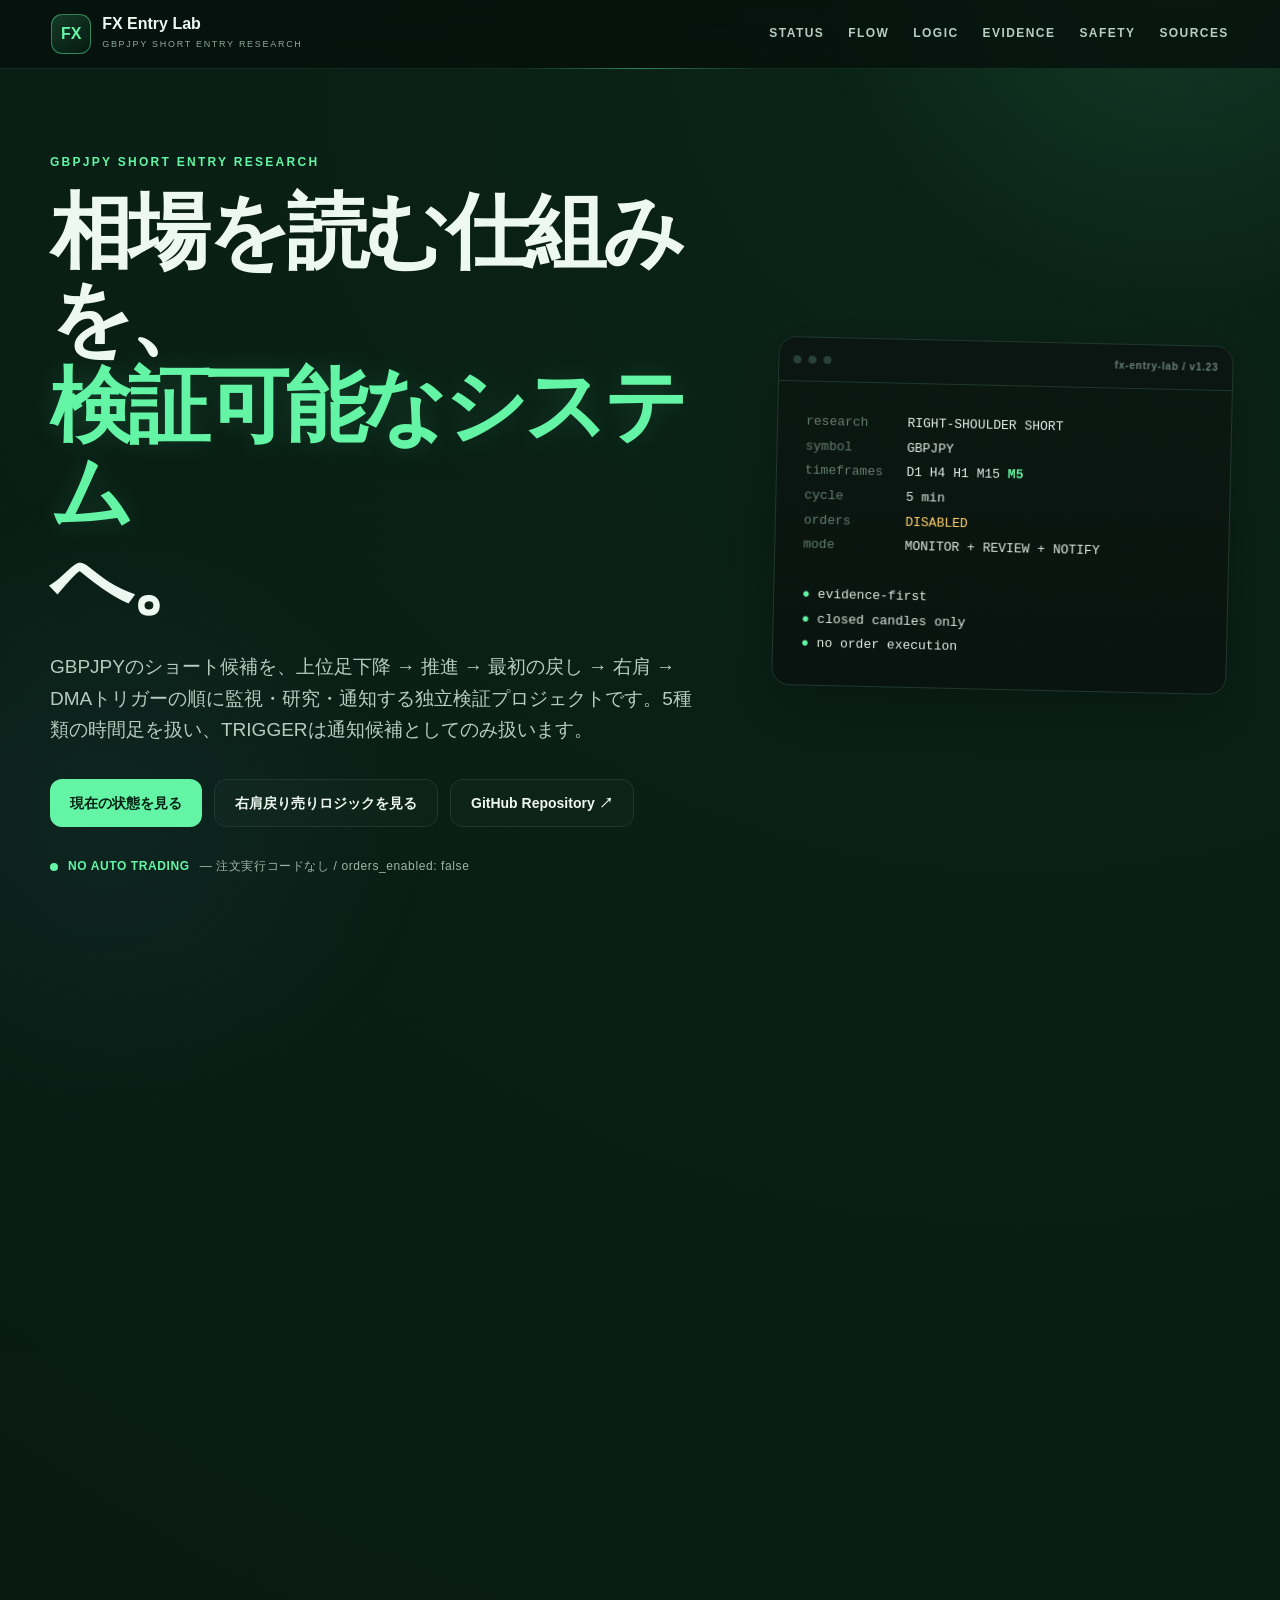
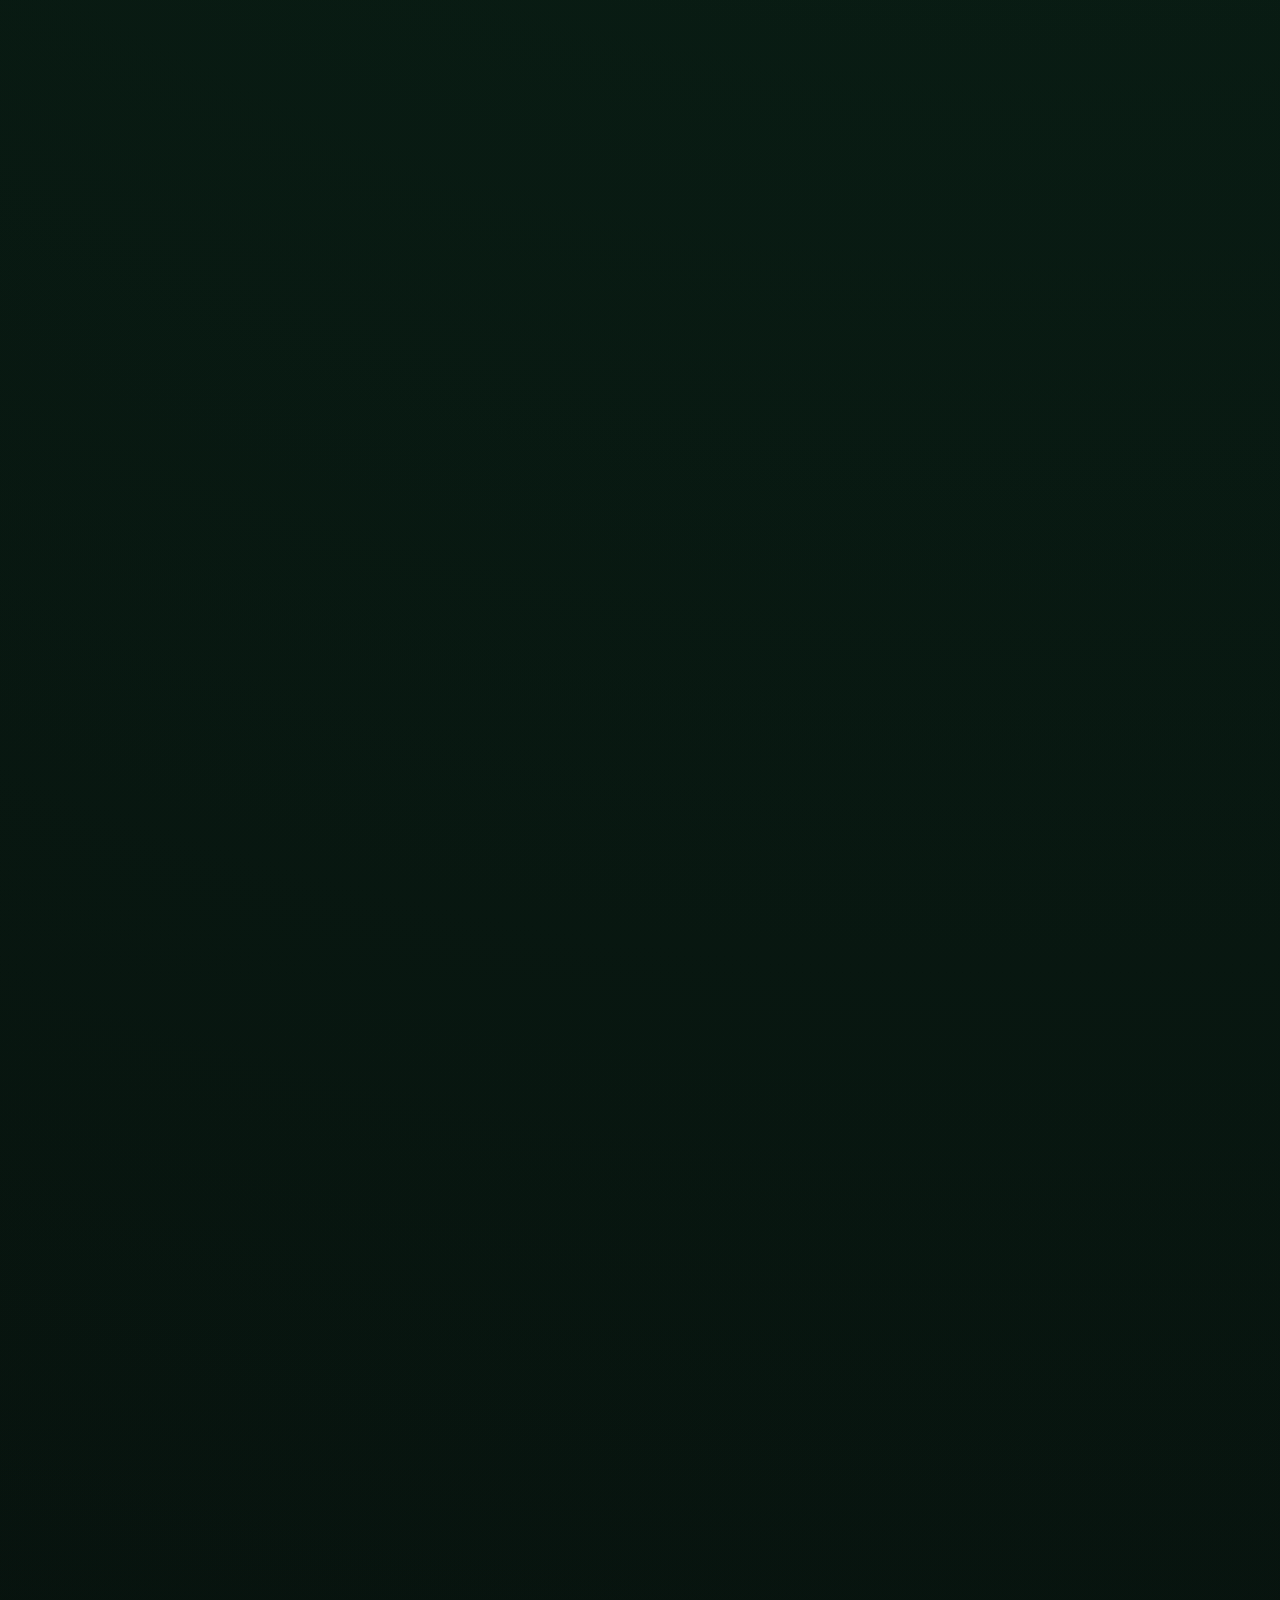
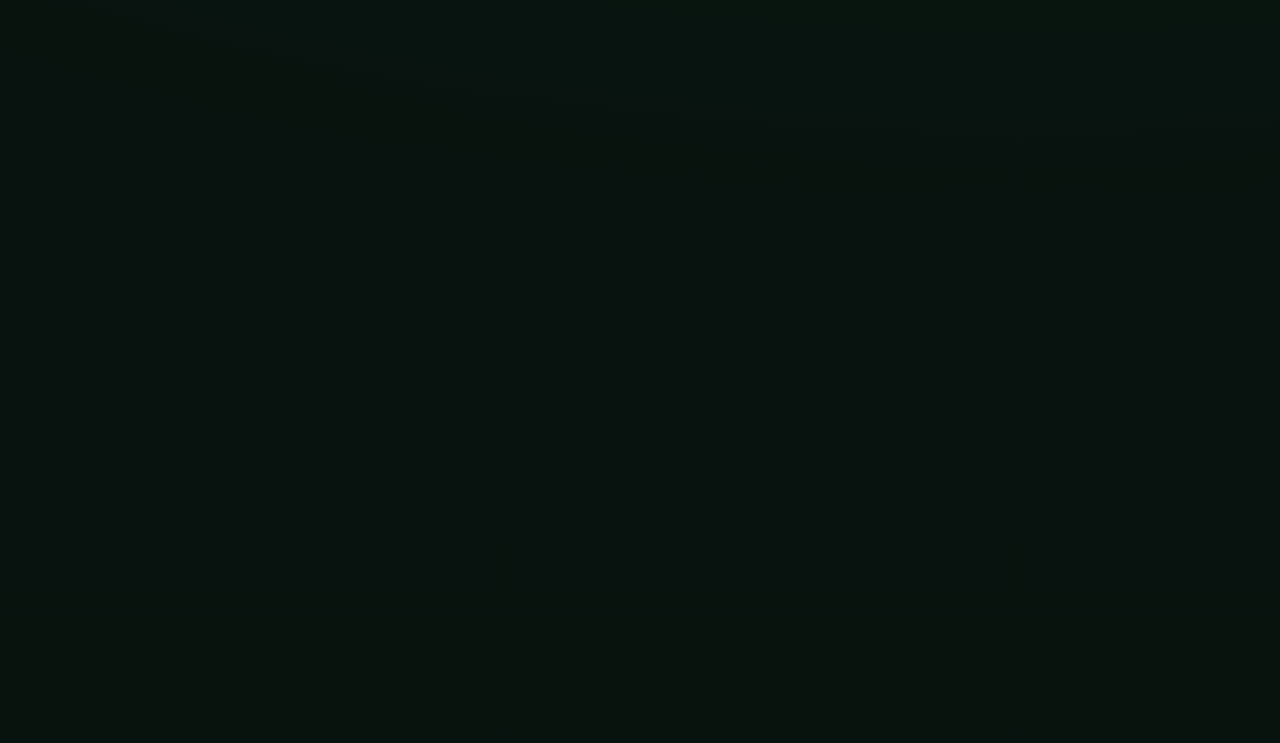
==== commit 512f439d: "Publish dashboard from main" ====
--- a/index.html
+++ b/index.html
@@ -60,7 +60,7 @@
       <div class="stats" id="stats" aria-live="polite">
         <article class="stat"><small>BASELINE</small><strong data-key="baseline">v1.23</strong><span>Current system baseline</span></article>
         <article class="stat"><small>OFFICIAL CATALOG</small><strong data-key="catalogArticles">171</strong><span>一次資料カタログ</span></article>
-        <article class="stat"><small>EVIDENCE REVIEWED</small><strong data-key="evidenceReviewed">21</strong><span>根拠抽出済み</span></article>
+        <article class="stat"><small>EVIDENCE REVIEWED</small><strong data-key="evidenceReviewed">27</strong><span>根拠抽出済み</span></article>
         <article class="stat"><small>ORDER EXECUTION</small><strong class="safe">OFF</strong><span>実注文機能なし</span></article>
       </div>
       <div class="status-panel">
@@ -101,7 +101,7 @@
         <article><div class="icon">✓</div><h3>v1.22 Continuous Run</h3><p>MT4データ更新・監視・ローカル通知を約4時間連続で確認。</p><strong>PASS</strong></article>
         <article><div class="icon">✓</div><h3>v1.23 Automated Tests</h3><p>unittest 70件がPASS。あわせてengine check scriptも正常完了。</p><strong>PASS</strong></article>
         <article><div class="icon">✓</div><h3>Distribution Integrity</h3><p>release-critical SHA-256と安全スキャンをGitHub Actionsで検証。</p><strong>PASS</strong></article>
-        <article><div class="icon pending">…</div><h3>Windows / MT4</h3><p>SurfaceでのMQL4コンパイルと5種類時間足CSV取得は実機Evidence待ち。</p><strong class="pending-text">PENDING</strong></article>
+        <article><div class="icon">✓</div><h3>Windows / MT4</h3><p>Surface実機でMQL4コンパイル、5種類時間足CSV、約4時間41分の連続稼働を確認。通知の実画面表示だけ目視未確認。</p><strong>VERIFIED</strong></article>
       </div>
     </section>
 
@@ -122,9 +122,9 @@
     <section class="section" id="sources">
       <div class="section-head"><p>05 / PRIMARY SOURCES</p><h2>根拠は一次資料へ戻れる形で</h2></div>
       <div class="source-list">
-        <a href="https://fx-clover.com/?p=7496" target="_blank" rel="noopener noreferrer"><span>PRIMARY SOURCE</span><strong>FX-Clover / ?p=7496</strong><i>↗</i></a>
-        <a href="https://fx-clover.com/?p=8616" target="_blank" rel="noopener noreferrer"><span>PRIMARY SOURCE</span><strong>FX-Clover / ?p=8616</strong><i>↗</i></a>
-        <a href="https://fx-clover.com/?p=7924" target="_blank" rel="noopener noreferrer"><span>PRIMARY SOURCE</span><strong>FX-Clover / ?p=7924</strong><i>↗</i></a>
+        <a href="https://fx-clover.com/?p=7496" target="_blank" rel="noopener noreferrer"><span>PRIMARY SOURCE</span><strong>公式一次資料 / ?p=7496</strong><i>↗</i></a>
+        <a href="https://fx-clover.com/?p=8616" target="_blank" rel="noopener noreferrer"><span>PRIMARY SOURCE</span><strong>公式一次資料 / ?p=8616</strong><i>↗</i></a>
+        <a href="https://fx-clover.com/?p=7924" target="_blank" rel="noopener noreferrer"><span>PRIMARY SOURCE</span><strong>公式一次資料 / ?p=7924</strong><i>↗</i></a>
         <a href="https://github.com/oosaka0123-sudo/fx-clover" target="_blank" rel="noopener noreferrer"><span>SOURCE OF TRUTH</span><strong>GitHub Repository</strong><i>↗</i></a>
       </div>
     </section>
